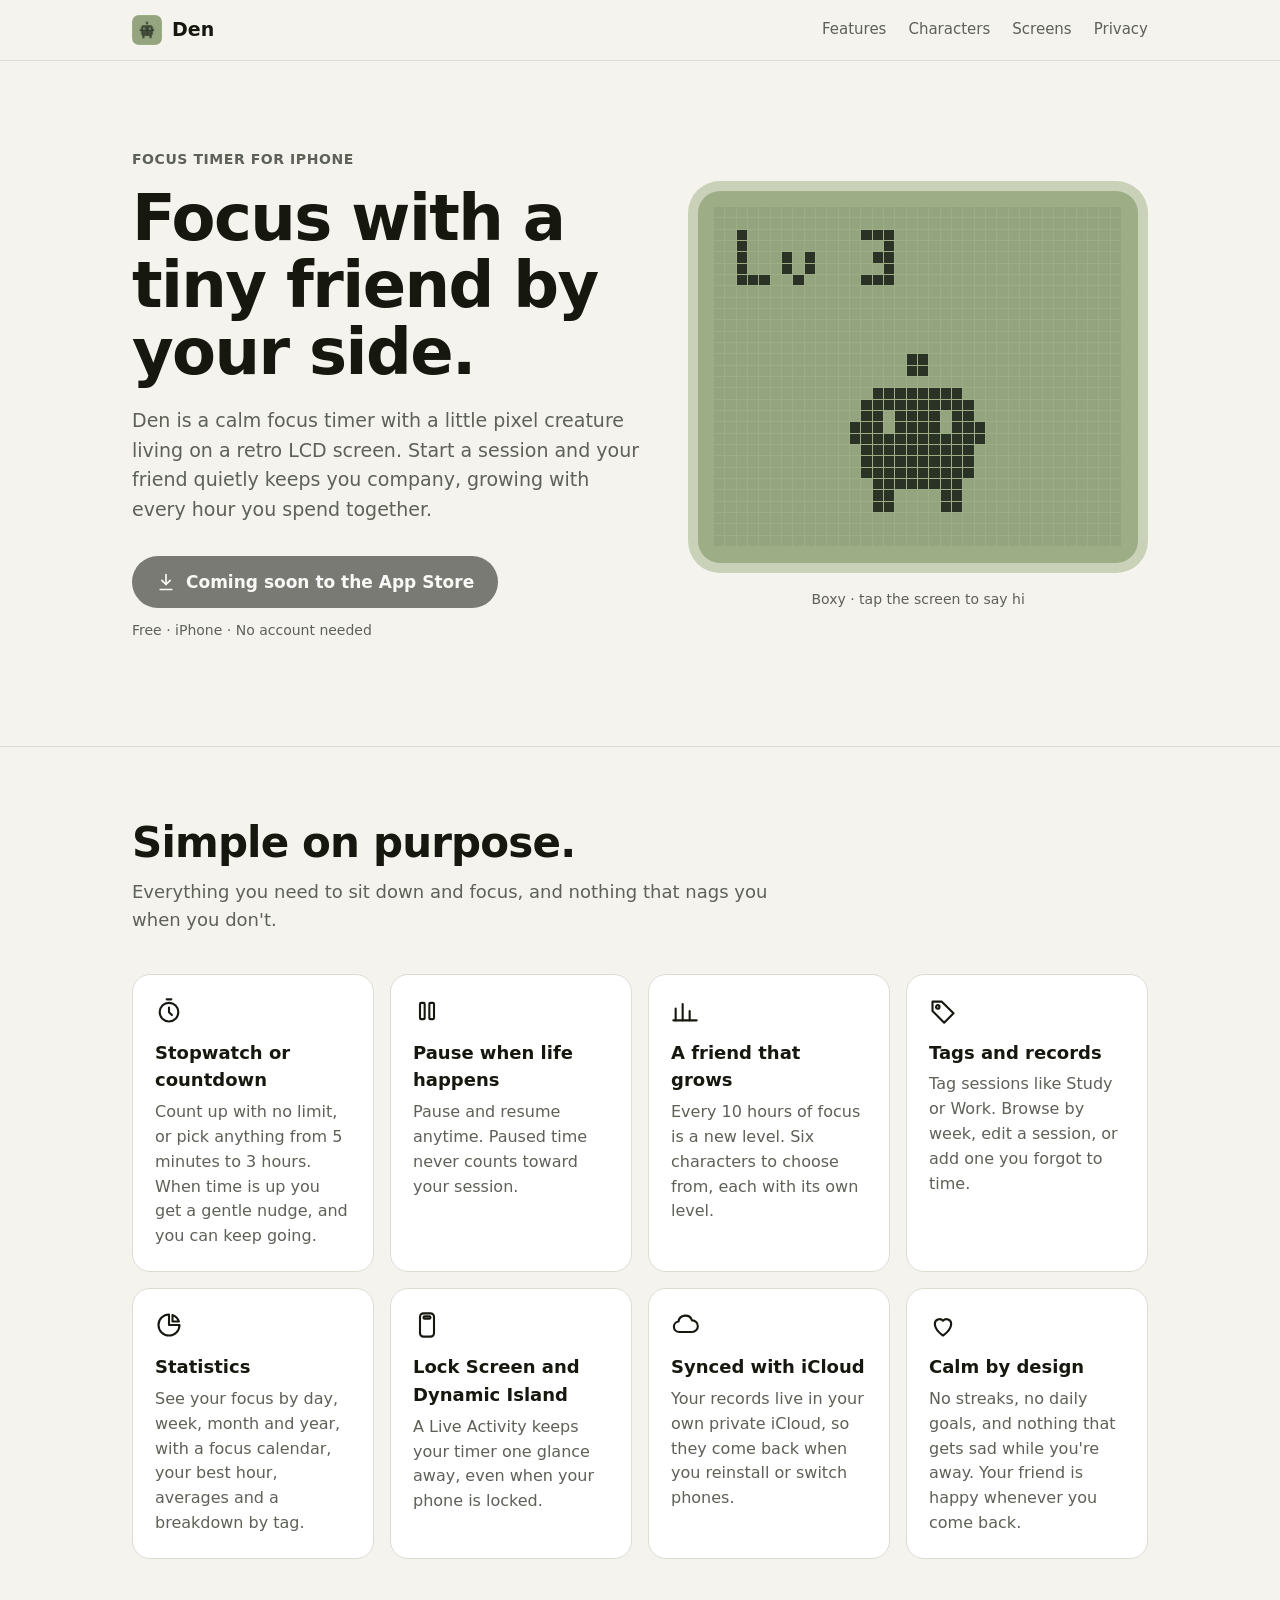
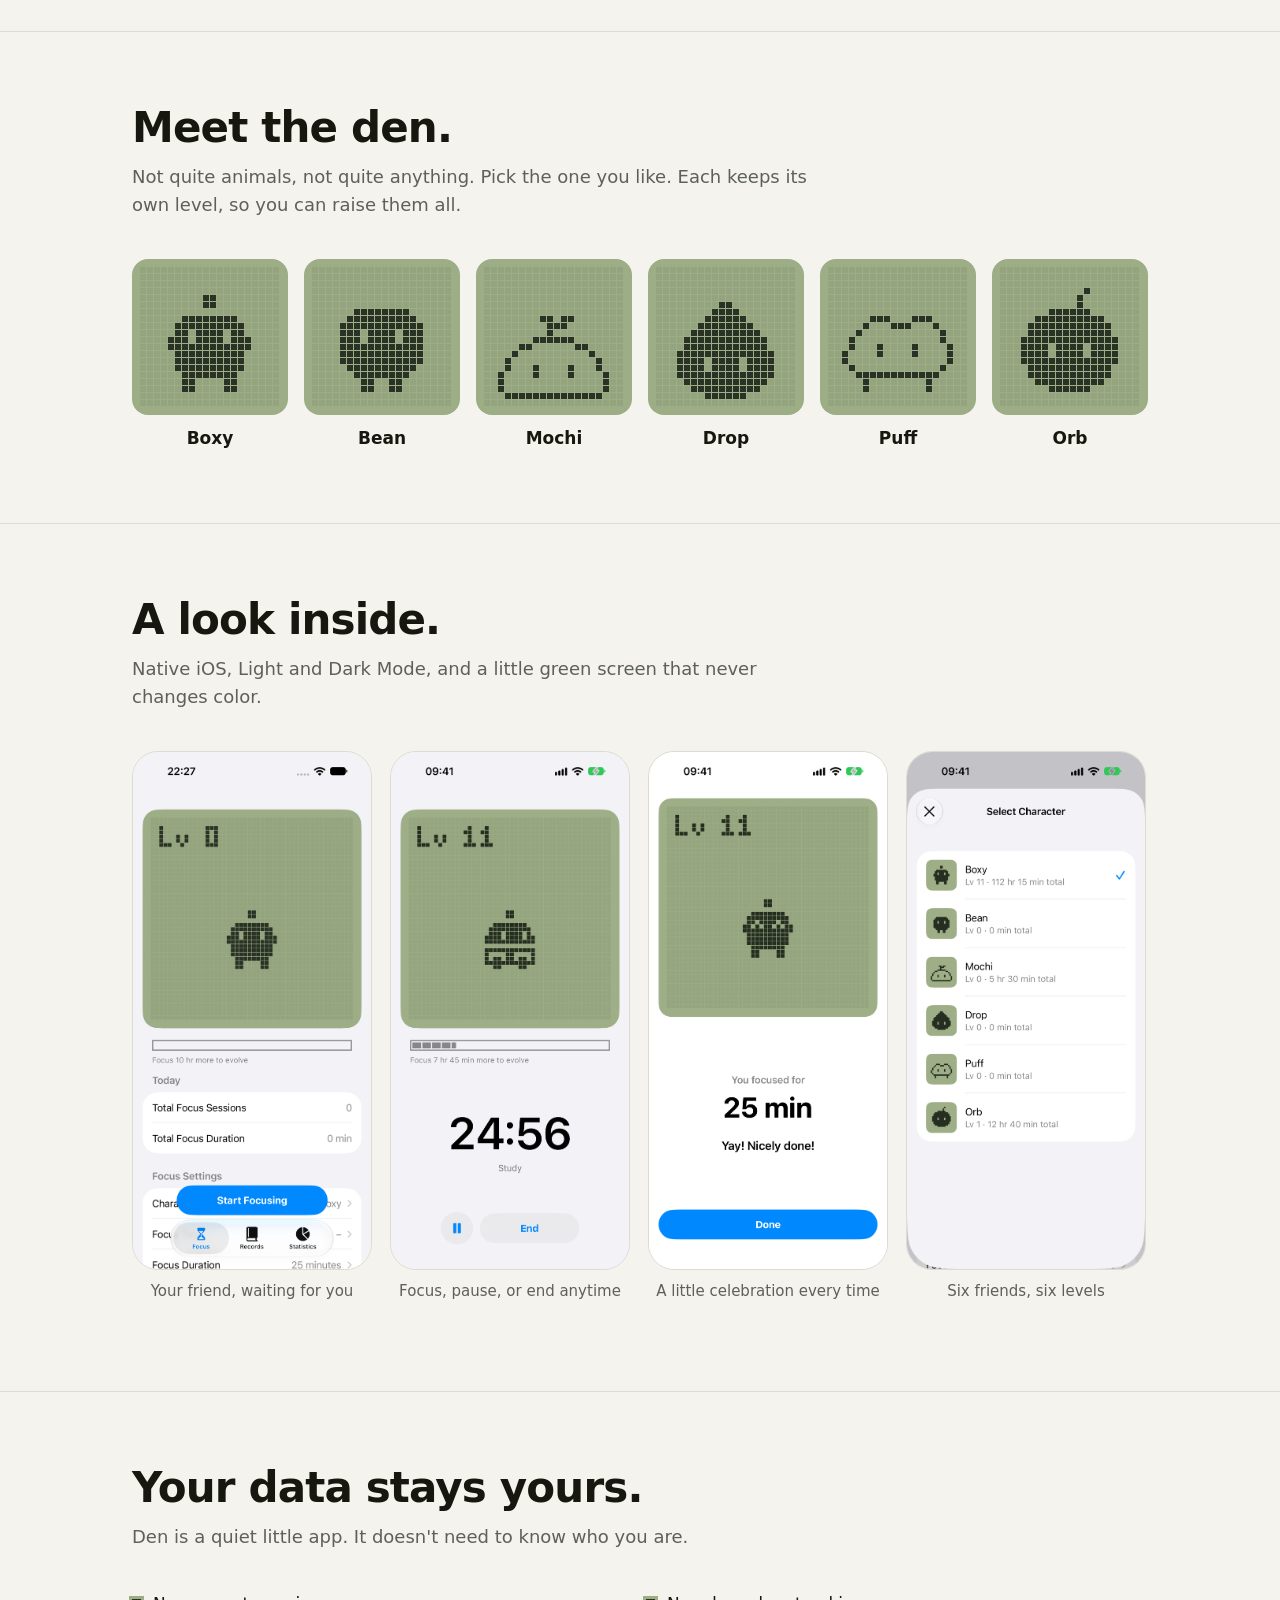
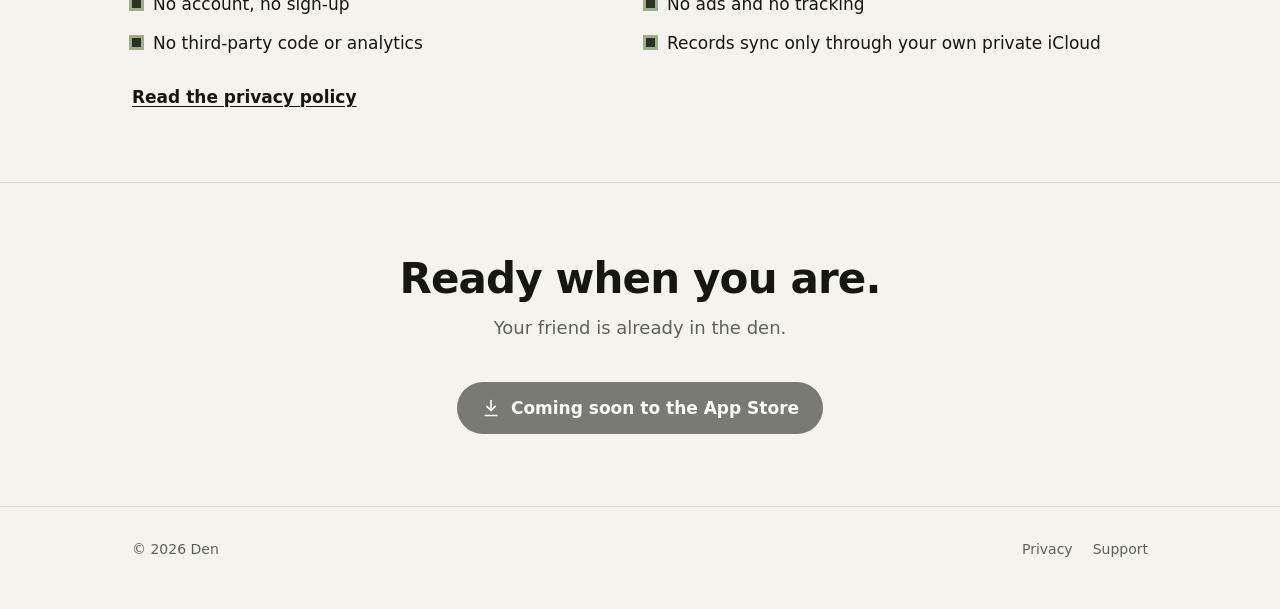
==== website/index.html @ ef94eb33 "websites added" ====
<!doctype html>
<html lang="en">
<head>
  <meta charset="utf-8">
  <meta name="viewport" content="width=device-width, initial-scale=1, viewport-fit=cover">
  <title>Den — A calm focus timer with a tiny pixel friend</title>
  <meta name="description" content="Den is a calm focus timer for iPhone. A tiny pixel friend keeps you company on a retro LCD screen and grows with every hour you focus. No accounts, no ads, no tracking.">
  <meta name="theme-color" content="#f4f3ee" media="(prefers-color-scheme: light)">
  <meta name="theme-color" content="#121310" media="(prefers-color-scheme: dark)">
  <meta property="og:title" content="Den — A calm focus timer with a tiny pixel friend">
  <meta property="og:description" content="A tiny pixel friend keeps you company while you focus, and grows with every hour you spend together.">
  <meta property="og:image" content="assets/icon.png">
  <meta property="og:type" content="website">
  <link rel="icon" type="image/png" href="assets/favicon.png">
  <link rel="apple-touch-icon" href="assets/apple-touch-icon.png">
  <link rel="stylesheet" href="assets/style.css">
</head>
<body>
  <header class="site-header">
    <div class="wrap">
      <a class="brand" href="./">
        <img src="assets/icon.png" alt="" width="30" height="30">
        Den
      </a>
      <nav class="nav" aria-label="Main">
        <a href="#features">Features</a>
        <a href="#characters" class="optional">Characters</a>
        <a href="#screens" class="optional">Screens</a>
        <a href="privacy.html">Privacy</a>
      </nav>
    </div>
  </header>

  <main>
    <section class="hero">
      <div class="wrap">
        <div>
          <p class="eyebrow">Focus timer for iPhone</p>
          <h1>Focus with a tiny friend by your side.</h1>
          <p class="lede">
            Den is a calm focus timer with a little pixel creature living on a retro LCD screen.
            Start a session and your friend quietly keeps you company, growing with every hour you spend together.
          </p>
          <!-- App Store 按鈕：網址在 assets/config.js 設定。上架後建議換成 Apple 官方的 App Store 徽章圖。 -->
          <a class="store-button" aria-disabled="true">
            <svg viewBox="0 0 24 24" fill="none" stroke="currentColor" stroke-width="2" stroke-linecap="round" stroke-linejoin="round" aria-hidden="true"><path d="M12 3v12"/><path d="m7 10 5 5 5-5"/><path d="M5 21h14"/></svg>
            <span data-label>Coming soon to the App Store</span>
          </a>
          <p class="store-note">Free · iPhone · No account needed</p>
        </div>

        <div>
          <div class="lcd hero-lcd" role="img" aria-label="A pixel character bouncing on a green LCD screen">
            <canvas data-hero-lcd width="360" height="300"></canvas>
          </div>
          <p class="hero-lcd-caption"><span data-hero-name>Boxy</span> · tap the screen to say hi</p>
        </div>
      </div>
    </section>

    <section class="section" id="features">
      <div class="wrap">
        <h2>Simple on purpose.</h2>
        <p class="intro">Everything you need to sit down and focus, and nothing that nags you when you don't.</p>

        <div class="features">
          <article class="feature">
            <svg class="icon" viewBox="0 0 24 24" fill="none" stroke="currentColor" stroke-width="1.8" stroke-linecap="round" stroke-linejoin="round" aria-hidden="true"><circle cx="12" cy="13" r="8"/><path d="M12 9v4l2.5 2.5"/><path d="M10 2h4"/></svg>
            <h3>Stopwatch or countdown</h3>
            <p>Count up with no limit, or pick anything from 5 minutes to 3 hours. When time is up you get a gentle nudge, and you can keep going.</p>
          </article>
          <article class="feature">
            <svg class="icon" viewBox="0 0 24 24" fill="none" stroke="currentColor" stroke-width="1.8" stroke-linecap="round" stroke-linejoin="round" aria-hidden="true"><rect x="6" y="5" width="4" height="14" rx="1"/><rect x="14" y="5" width="4" height="14" rx="1"/></svg>
            <h3>Pause when life happens</h3>
            <p>Pause and resume anytime. Paused time never counts toward your session.</p>
          </article>
          <article class="feature">
            <svg class="icon" viewBox="0 0 24 24" fill="none" stroke="currentColor" stroke-width="1.8" stroke-linecap="round" stroke-linejoin="round" aria-hidden="true"><path d="M4 20V10"/><path d="M10 20V6"/><path d="M16 20v-8"/><path d="M22 20H2"/></svg>
            <h3>A friend that grows</h3>
            <p>Every 10 hours of focus is a new level. Six characters to choose from, each with its own level.</p>
          </article>
          <article class="feature">
            <svg class="icon" viewBox="0 0 24 24" fill="none" stroke="currentColor" stroke-width="1.8" stroke-linecap="round" stroke-linejoin="round" aria-hidden="true"><path d="M3 12V4h8l10 10-8 8L3 12Z"/><circle cx="7.5" cy="8.5" r="1.5"/></svg>
            <h3>Tags and records</h3>
            <p>Tag sessions like Study or Work. Browse by week, edit a session, or add one you forgot to time.</p>
          </article>
          <article class="feature">
            <svg class="icon" viewBox="0 0 24 24" fill="none" stroke="currentColor" stroke-width="1.8" stroke-linecap="round" stroke-linejoin="round" aria-hidden="true"><path d="M12 3a9 9 0 1 0 9 9h-9Z"/><path d="M15 3.5A9 9 0 0 1 20.5 9H15Z"/></svg>
            <h3>Statistics</h3>
            <p>See your focus by day, week, month and year, with a focus calendar, your best hour, averages and a breakdown by tag.</p>
          </article>
          <article class="feature">
            <svg class="icon" viewBox="0 0 24 24" fill="none" stroke="currentColor" stroke-width="1.8" stroke-linecap="round" stroke-linejoin="round" aria-hidden="true"><rect x="6" y="2" width="12" height="20" rx="3"/><rect x="9" y="4.5" width="6" height="2" rx="1"/></svg>
            <h3>Lock Screen and Dynamic Island</h3>
            <p>A Live Activity keeps your timer one glance away, even when your phone is locked.</p>
          </article>
          <article class="feature">
            <svg class="icon" viewBox="0 0 24 24" fill="none" stroke="currentColor" stroke-width="1.8" stroke-linecap="round" stroke-linejoin="round" aria-hidden="true"><path d="M7 18a4.5 4.5 0 0 1-.6-8.96A6 6 0 0 1 18 8a4 4 0 0 1 0 10Z"/></svg>
            <h3>Synced with iCloud</h3>
            <p>Your records live in your own private iCloud, so they come back when you reinstall or switch phones.</p>
          </article>
          <article class="feature">
            <svg class="icon" viewBox="0 0 24 24" fill="none" stroke="currentColor" stroke-width="1.8" stroke-linecap="round" stroke-linejoin="round" aria-hidden="true"><path d="M12 21s-7-4.35-7-10a4 4 0 0 1 7-2.65A4 4 0 0 1 19 11c0 5.65-7 10-7 10Z"/></svg>
            <h3>Calm by design</h3>
            <p>No streaks, no daily goals, and nothing that gets sad while you're away. Your friend is happy whenever you come back.</p>
          </article>
        </div>
      </div>
    </section>

    <section class="section" id="characters">
      <div class="wrap">
        <h2>Meet the den.</h2>
        <p class="intro">Not quite animals, not quite anything. Pick the one you like. Each keeps its own level, so you can raise them all.</p>

        <div class="characters">
          <figure class="character">
            <div class="lcd" tabindex="0" role="img" aria-label="Boxy"><canvas data-character="fangfang" width="200" height="200"></canvas></div>
            <figcaption>Boxy</figcaption>
          </figure>
          <figure class="character">
            <div class="lcd" tabindex="0" role="img" aria-label="Bean"><canvas data-character="doudou" width="200" height="200"></canvas></div>
            <figcaption>Bean</figcaption>
          </figure>
          <figure class="character">
            <div class="lcd" tabindex="0" role="img" aria-label="Mochi"><canvas data-character="mochi" width="200" height="200"></canvas></div>
            <figcaption>Mochi</figcaption>
          </figure>
          <figure class="character">
            <div class="lcd" tabindex="0" role="img" aria-label="Drop"><canvas data-character="drop" width="200" height="200"></canvas></div>
            <figcaption>Drop</figcaption>
          </figure>
          <figure class="character">
            <div class="lcd" tabindex="0" role="img" aria-label="Puff"><canvas data-character="cloud" width="200" height="200"></canvas></div>
            <figcaption>Puff</figcaption>
          </figure>
          <figure class="character">
            <div class="lcd" tabindex="0" role="img" aria-label="Orb"><canvas data-character="orb" width="200" height="200"></canvas></div>
            <figcaption>Orb</figcaption>
          </figure>
        </div>
      </div>
    </section>

    <section class="section" id="screens">
      <div class="wrap">
        <h2>A look inside.</h2>
        <p class="intro">Native iOS, Light and Dark Mode, and a little green screen that never changes color.</p>

        <div class="screens">
          <figure class="screen">
            <img src="assets/screens/01-focus.png" alt="Den's Focus screen with Boxy on the LCD and a level progress bar" width="603" height="1311" loading="lazy">
            <figcaption>Your friend, waiting for you</figcaption>
          </figure>
          <figure class="screen">
            <img src="assets/screens/02-focusing.png" alt="A countdown in progress with pause and End buttons" width="603" height="1311" loading="lazy">
            <figcaption>Focus, pause, or end anytime</figcaption>
          </figure>
          <figure class="screen">
            <img src="assets/screens/03-celebration.png" alt="A celebration screen showing 25 minutes of focus" width="603" height="1311" loading="lazy">
            <figcaption>A little celebration every time</figcaption>
          </figure>
          <figure class="screen">
            <img src="assets/screens/04-characters.png" alt="Choosing between six pixel characters" width="603" height="1311" loading="lazy">
            <figcaption>Six friends, six levels</figcaption>
          </figure>
          <figure class="screen">
            <img src="assets/screens/05-statistics-month.png" alt="A monthly focus calendar in Statistics" width="603" height="1311" loading="lazy">
            <figcaption>Your month at a glance</figcaption>
          </figure>
          <figure class="screen">
            <img src="assets/screens/07-records.png" alt="The Records list grouped by day" width="603" height="1311" loading="lazy">
            <figcaption>Every session, by week</figcaption>
          </figure>
        </div>
      </div>
    </section>

    <section class="section" id="privacy">
      <div class="wrap">
        <h2>Your data stays yours.</h2>
        <p class="intro">Den is a quiet little app. It doesn't need to know who you are.</p>
        <ul class="promises">
          <li>No account, no sign-up</li>
          <li>No ads and no tracking</li>
          <li>No third-party code or analytics</li>
          <li>Records sync only through your own private iCloud</li>
        </ul>
        <a class="text-link" href="privacy.html">Read the privacy policy</a>
      </div>
    </section>

    <section class="section closing">
      <div class="wrap">
        <h2>Ready when you are.</h2>
        <p class="intro">Your friend is already in the den.</p>
        <a class="store-button" aria-disabled="true">
          <svg viewBox="0 0 24 24" fill="none" stroke="currentColor" stroke-width="2" stroke-linecap="round" stroke-linejoin="round" aria-hidden="true"><path d="M12 3v12"/><path d="m7 10 5 5 5-5"/><path d="M5 21h14"/></svg>
          <span data-label>Coming soon to the App Store</span>
        </a>
      </div>
    </section>
  </main>

  <footer class="site-footer">
    <div class="wrap">
      <span>© 2026 Den</span>
      <nav aria-label="Footer">
        <a href="privacy.html">Privacy</a>
        <a href="privacy.html#support">Support</a>
      </nav>
    </div>
  </footer>

  <script src="assets/config.js"></script>
  <script src="assets/sprites.js"></script>
  <script src="assets/site.js"></script>
</body>
</html>
---- website/assets/style.css ----
:root {
  --bg: #f4f3ee;
  --surface: #ffffff;
  --ink: #16180f;
  --muted: #5d6157;
  --line: #dddcd3;
  --button: #16180f;
  --button-ink: #ffffff;

  /* LCD 的配色和 app 裡一樣，不跟著深色模式變。 */
  --lcd-bg: #9dad86;
  --lcd-on: #2a3225;
  --lcd-off: #94a47e;
  --lcd-bezel: #c9d2b8;

  --radius: 22px;
  --max: 1080px;
  color-scheme: light;
}

@media (prefers-color-scheme: dark) {
  :root:not([data-theme="light"]) {
    --bg: #121310;
    --surface: #1d1f1a;
    --ink: #f1f2ec;
    --muted: #a5a99d;
    --line: #2e3129;
    --button: #f1f2ec;
    --button-ink: #121310;
    --lcd-bezel: #2e3329;
    color-scheme: dark;
  }
}

:root[data-theme="dark"] {
  --bg: #121310;
  --surface: #1d1f1a;
  --ink: #f1f2ec;
  --muted: #a5a99d;
  --line: #2e3129;
  --button: #f1f2ec;
  --button-ink: #121310;
  --lcd-bezel: #2e3329;
  color-scheme: dark;
}

* { box-sizing: border-box; }

html { -webkit-text-size-adjust: 100%; }

body {
  margin: 0;
  background: var(--bg);
  color: var(--ink);
  font-family: -apple-system, BlinkMacSystemFont, "SF Pro Text", "Segoe UI", system-ui, sans-serif;
  font-size: 17px;
  line-height: 1.55;
  -webkit-font-smoothing: antialiased;
}

img { max-width: 100%; height: auto; display: block; }

a { color: inherit; }

.wrap {
  max-width: var(--max);
  margin: 0 auto;
  padding: 0 16px;
}

@media (min-width: 720px) {
  .wrap { padding: 0 32px; }
}

/* ---------- Header ---------- */

.site-header {
  position: sticky;
  top: 0;
  z-index: 10;
  background: color-mix(in srgb, var(--bg) 88%, transparent);
  backdrop-filter: saturate(150%) blur(12px);
  -webkit-backdrop-filter: saturate(150%) blur(12px);
  border-bottom: 1px solid var(--line);
}

.site-header .wrap {
  display: flex;
  align-items: center;
  justify-content: space-between;
  height: 60px;
}

.brand {
  display: flex;
  align-items: center;
  gap: 10px;
  font-weight: 700;
  font-size: 19px;
  text-decoration: none;
}

.brand img {
  width: 30px;
  height: 30px;
  border-radius: 7px;
}

.nav {
  display: flex;
  gap: 22px;
  font-size: 15px;
}

.nav a {
  text-decoration: none;
  color: var(--muted);
}

.nav a:hover { color: var(--ink); }

@media (max-width: 560px) {
  .nav .optional { display: none; }
}

/* ---------- Buttons ---------- */

.store-button {
  display: inline-flex;
  align-items: center;
  gap: 10px;
  min-height: 52px;
  padding: 0 24px;
  border-radius: 999px;
  background: var(--button);
  color: var(--button-ink);
  font-weight: 600;
  font-size: 17px;
  text-decoration: none;
  transition: transform 0.15s ease, opacity 0.15s ease;
}

.store-button:hover { transform: translateY(-1px); }

.store-button svg {
  width: 20px;
  height: 20px;
  flex: none;
}

.store-button[aria-disabled="true"] {
  opacity: 0.55;
  cursor: default;
  pointer-events: none;
}

.store-note {
  margin: 12px 0 0;
  font-size: 14px;
  color: var(--muted);
}

/* ---------- Hero ---------- */

.hero {
  padding: 56px 0 72px;
}

.hero .wrap {
  display: grid;
  gap: 48px;
  align-items: center;
}

@media (min-width: 880px) {
  .hero { padding: 88px 0 104px; }
  .hero .wrap { grid-template-columns: 1.05fr 0.95fr; }
}

.eyebrow {
  margin: 0 0 14px;
  font-size: 14px;
  font-weight: 600;
  letter-spacing: 0.04em;
  text-transform: uppercase;
  color: var(--muted);
}

h1 {
  margin: 0 0 20px;
  font-size: clamp(38px, 6.4vw, 64px);
  line-height: 1.05;
  letter-spacing: -0.025em;
}

.lede {
  margin: 0 0 32px;
  font-size: 19px;
  color: var(--muted);
  max-width: 34em;
}

/* ---------- LCD ---------- */

.lcd {
  background: var(--lcd-bg);
  border-radius: var(--radius);
  padding: 16px;
  box-shadow: 0 0 0 10px var(--lcd-bezel);
}

.lcd canvas {
  display: block;
  width: 100%;
  height: auto;
  image-rendering: pixelated;
}

.hero-lcd {
  max-width: 440px;
  width: 100%;
  margin: 10px auto;
  cursor: pointer;
}

.hero-lcd-caption {
  margin: 26px 0 0;
  text-align: center;
  font-size: 14px;
  color: var(--muted);
}

/* ---------- Sections ---------- */

section { scroll-margin-top: 72px; }

.section {
  padding: 72px 0;
  border-top: 1px solid var(--line);
}

.section h2 {
  margin: 0 0 12px;
  font-size: clamp(30px, 4.4vw, 42px);
  line-height: 1.12;
  letter-spacing: -0.02em;
}

.section .intro {
  margin: 0 0 40px;
  font-size: 18px;
  color: var(--muted);
  max-width: 38em;
}

/* Features */

.features {
  display: grid;
  gap: 16px;
  grid-template-columns: repeat(auto-fill, minmax(240px, 1fr));
}

.feature {
  background: var(--surface);
  border: 1px solid var(--line);
  border-radius: 18px;
  padding: 22px;
}

.feature h3 {
  margin: 0 0 6px;
  font-size: 18px;
}

.feature p {
  margin: 0;
  font-size: 16px;
  color: var(--muted);
}

.feature .icon {
  display: block;
  width: 28px;
  height: 28px;
  margin-bottom: 14px;
  color: var(--ink);
}

/* Characters */

.characters {
  display: grid;
  gap: 16px;
  grid-template-columns: repeat(3, 1fr);
}

@media (min-width: 880px) {
  .characters { grid-template-columns: repeat(6, 1fr); }
}

.character {
  margin: 0;
  text-align: center;
}

.character .lcd {
  padding: 8px;
  box-shadow: none;
  border-radius: 16px;
  cursor: pointer;
}

.character figcaption {
  margin-top: 10px;
  font-weight: 600;
}

/* Screens */

.screens {
  display: flex;
  gap: 18px;
  overflow-x: auto;
  scroll-snap-type: x mandatory;
  padding-bottom: 16px;
  margin: 0 -16px;
  padding-left: 16px;
  padding-right: 16px;
}

@media (min-width: 720px) {
  .screens { margin: 0; padding-left: 0; padding-right: 0; }
}

.screen {
  flex: 0 0 auto;
  width: min(62vw, 240px);
  margin: 0;
  scroll-snap-align: start;
}

.screen img {
  width: 100%;
  border-radius: 26px;
  border: 1px solid var(--line);
  background: var(--surface);
}

.screen figcaption {
  margin-top: 10px;
  font-size: 15px;
  color: var(--muted);
  text-align: center;
}

/* Privacy */

.promises {
  display: grid;
  gap: 12px;
  margin: 0 0 28px;
  padding: 0;
  list-style: none;
}

@media (min-width: 720px) {
  .promises { grid-template-columns: repeat(2, 1fr); }
}

.promises li {
  display: flex;
  gap: 12px;
  align-items: baseline;
  font-size: 17px;
}

.promises li::before {
  content: "";
  flex: none;
  width: 9px;
  height: 9px;
  background: var(--lcd-on);
  box-shadow: 0 0 0 3px var(--lcd-bg);
  transform: translateY(-2px);
}

.text-link {
  font-weight: 600;
  text-underline-offset: 3px;
}

/* Closing CTA */

.closing {
  text-align: center;
}

.closing .intro {
  margin-left: auto;
  margin-right: auto;
}

/* Footer */

.site-footer {
  padding: 32px 0 48px;
  border-top: 1px solid var(--line);
  font-size: 14px;
  color: var(--muted);
}

.site-footer .wrap {
  display: flex;
  flex-wrap: wrap;
  gap: 12px 24px;
  justify-content: space-between;
}

.site-footer nav {
  display: flex;
  gap: 20px;
}

.site-footer a { text-decoration: none; }
.site-footer a:hover { color: var(--ink); }

/* ---------- Privacy page ---------- */

.doc {
  max-width: 720px;
  padding-top: 56px;
  padding-bottom: 72px;
}

.doc h1 {
  font-size: clamp(34px, 5.4vw, 48px);
}

.doc h2 {
  margin: 40px 0 8px;
  font-size: 22px;
}

.doc p,
.doc li {
  color: var(--muted);
}

.doc .updated {
  margin-top: -8px;
  font-size: 15px;
}

.doc .contact {
  margin-top: 16px;
  padding: 20px;
  background: var(--surface);
  border: 1px solid var(--line);
  border-radius: 16px;
}

.doc .contact p { margin: 0; }

@media (prefers-reduced-motion: reduce) {
  .store-button { transition: none; }
  .store-button:hover { transform: none; }
}
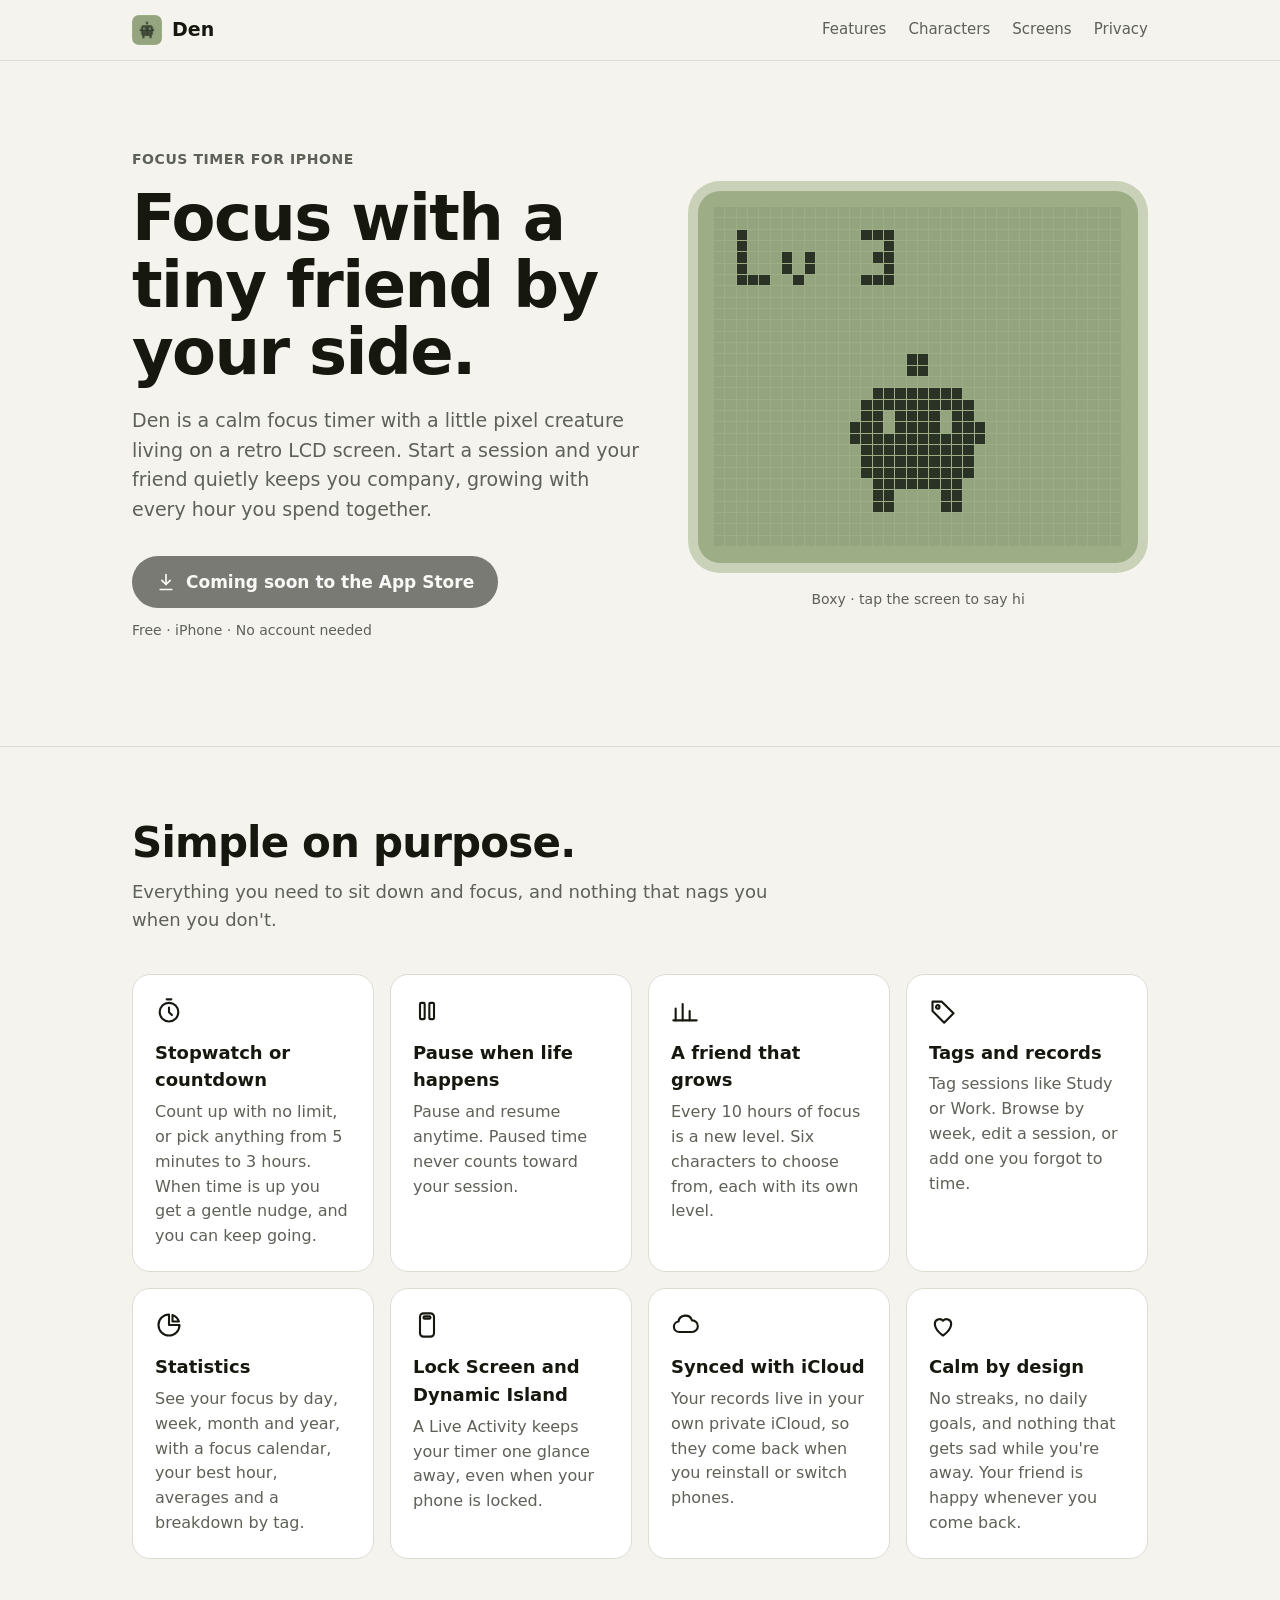
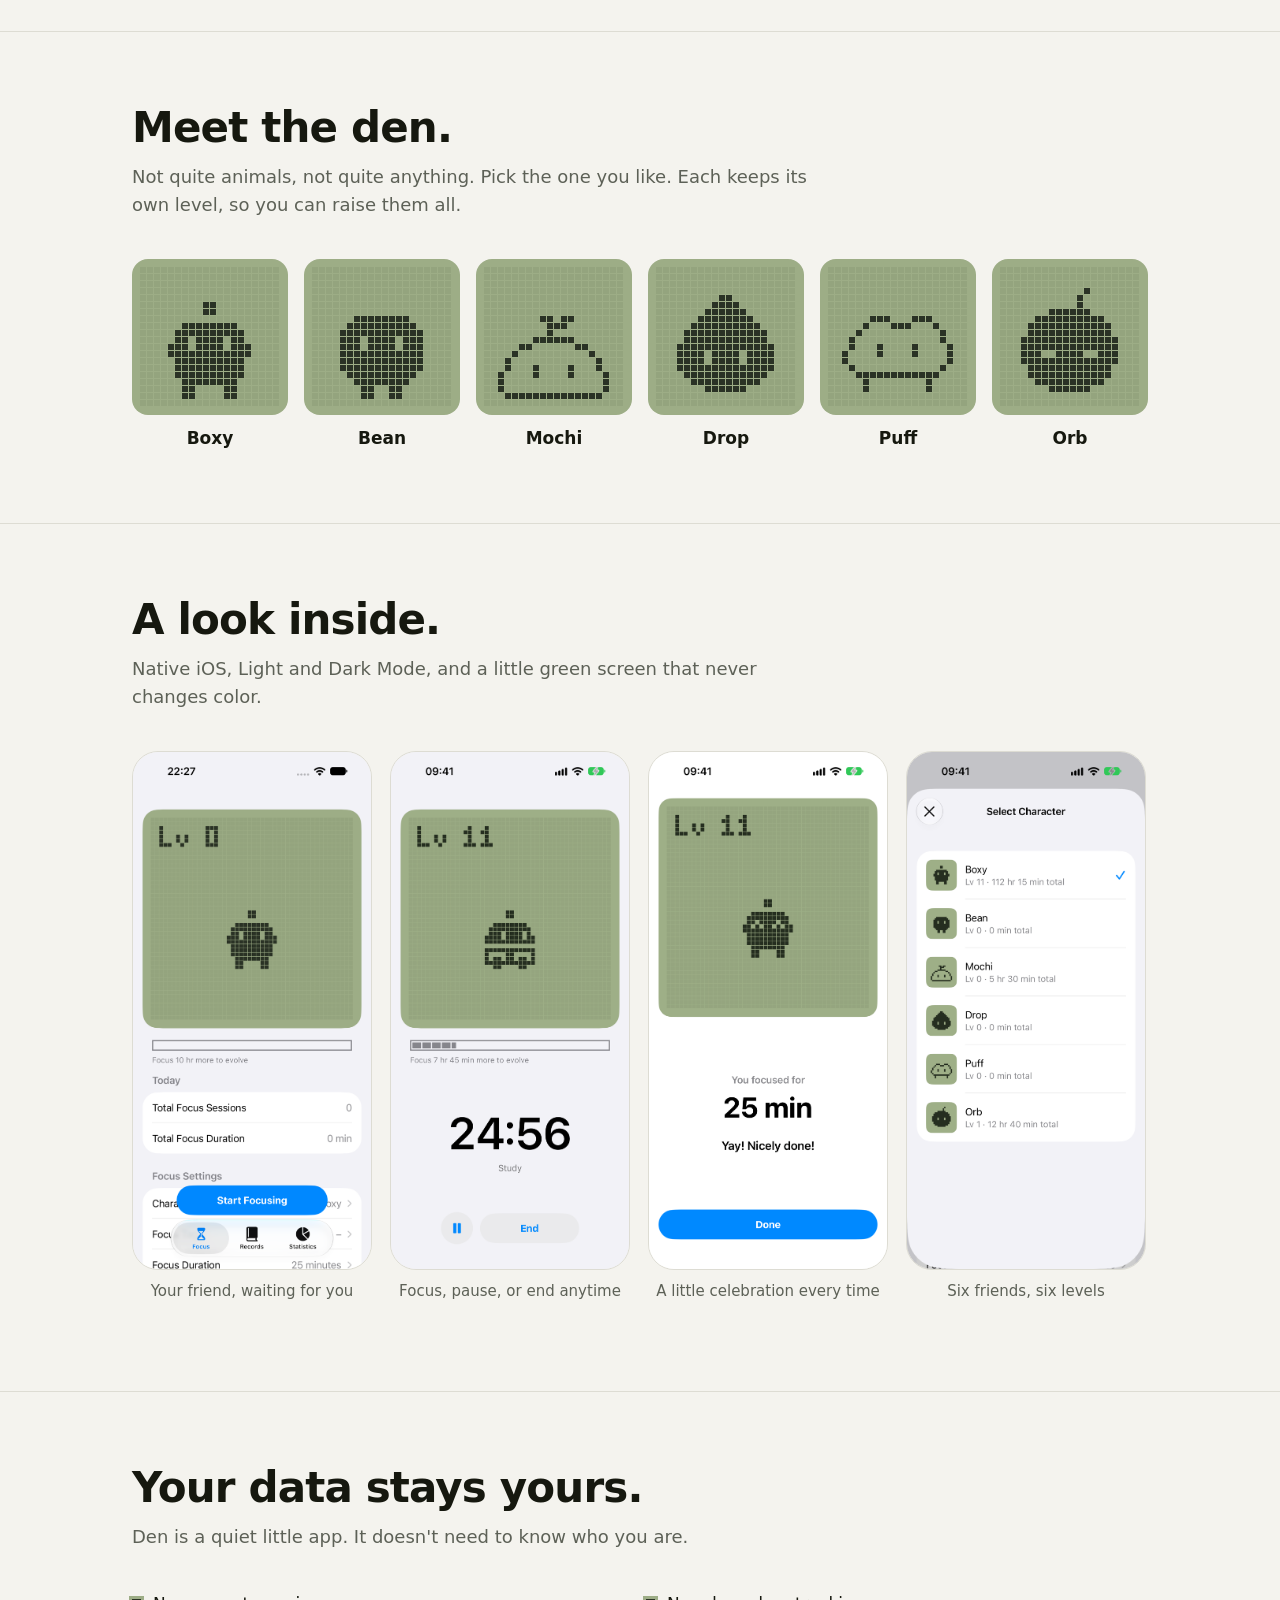
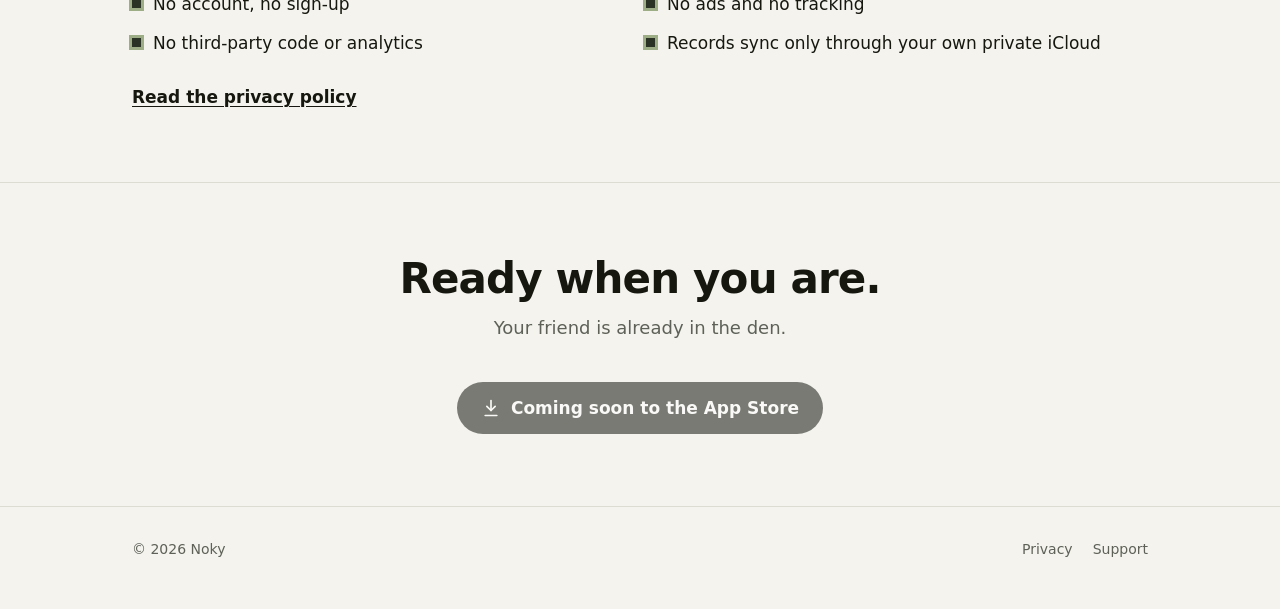
==== commit 24dddf4f: "slightly change" ====
--- a/website/index.html
+++ b/website/index.html
@@ -204,7 +204,7 @@
 
   <footer class="site-footer">
     <div class="wrap">
-      <span>© 2026 Den</span>
+      <span>© 2026 Noky</span>
       <nav aria-label="Footer">
         <a href="privacy.html">Privacy</a>
         <a href="privacy.html#support">Support</a>
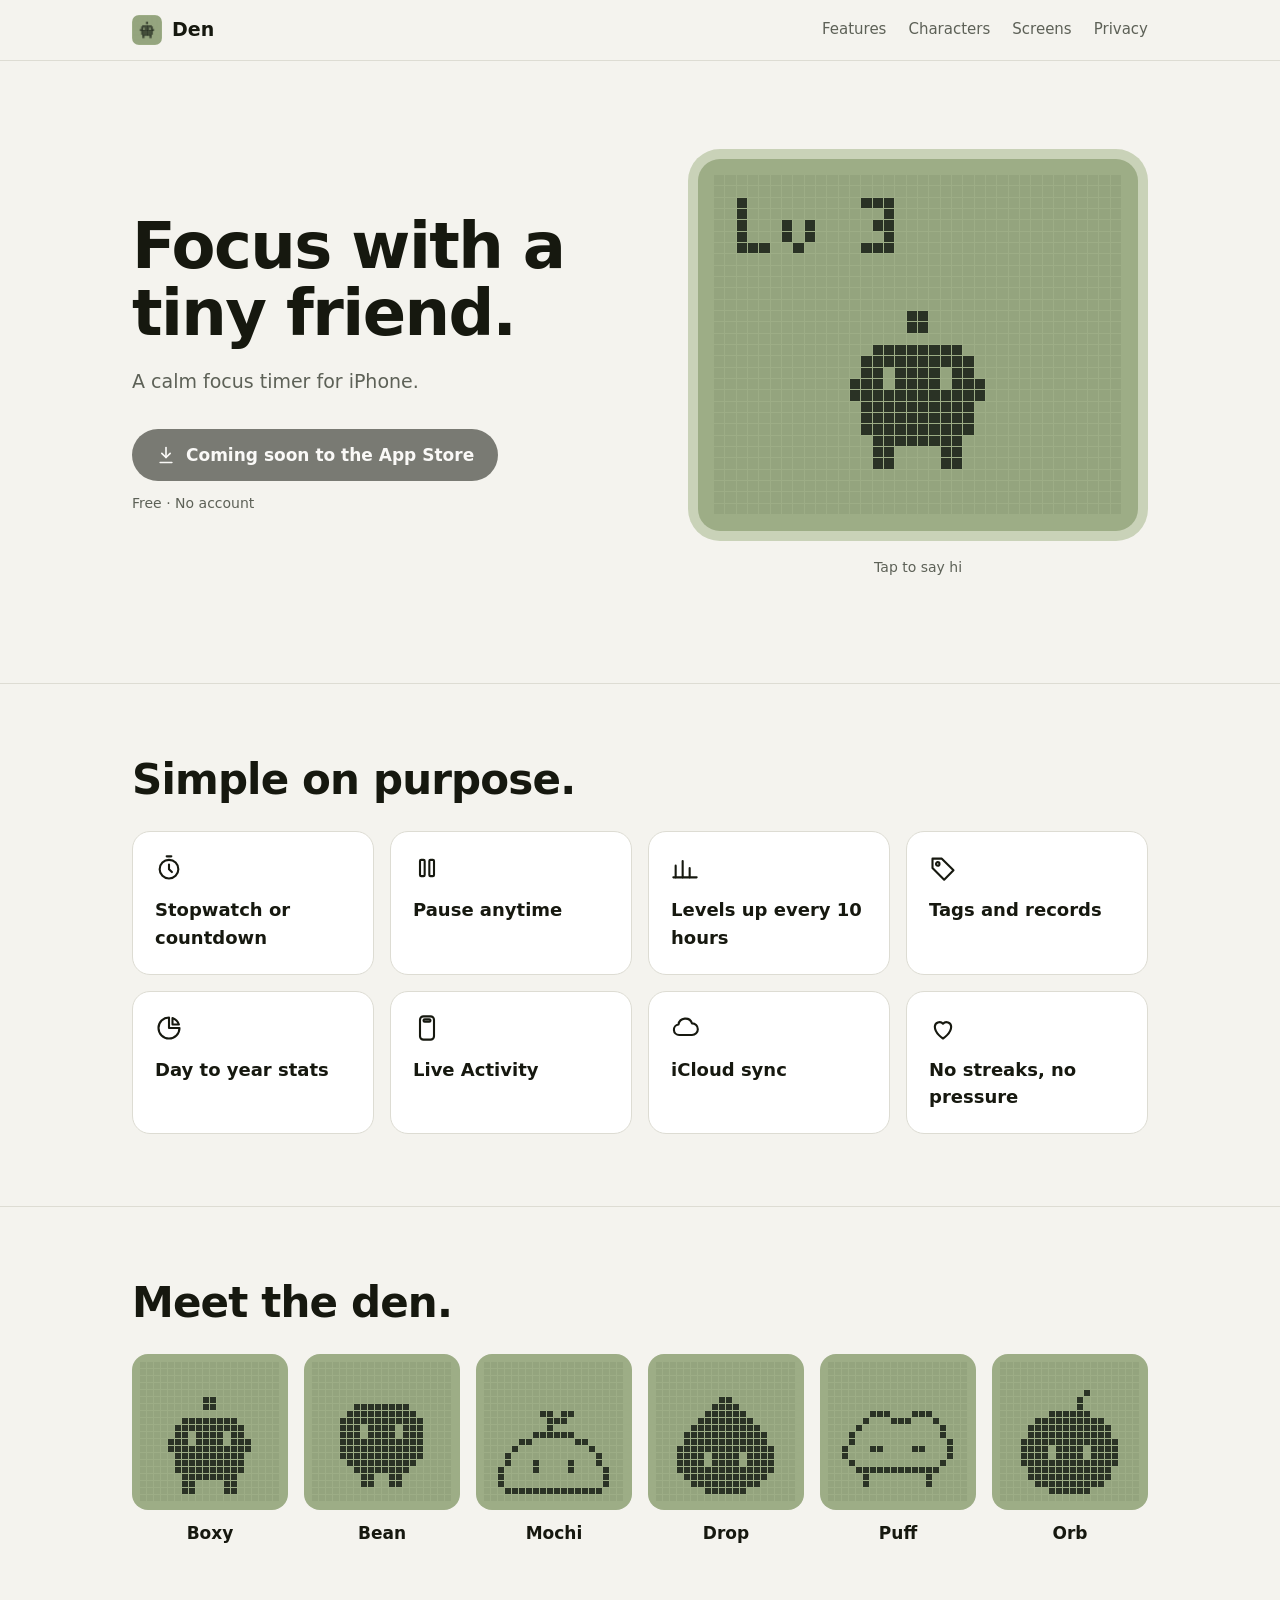
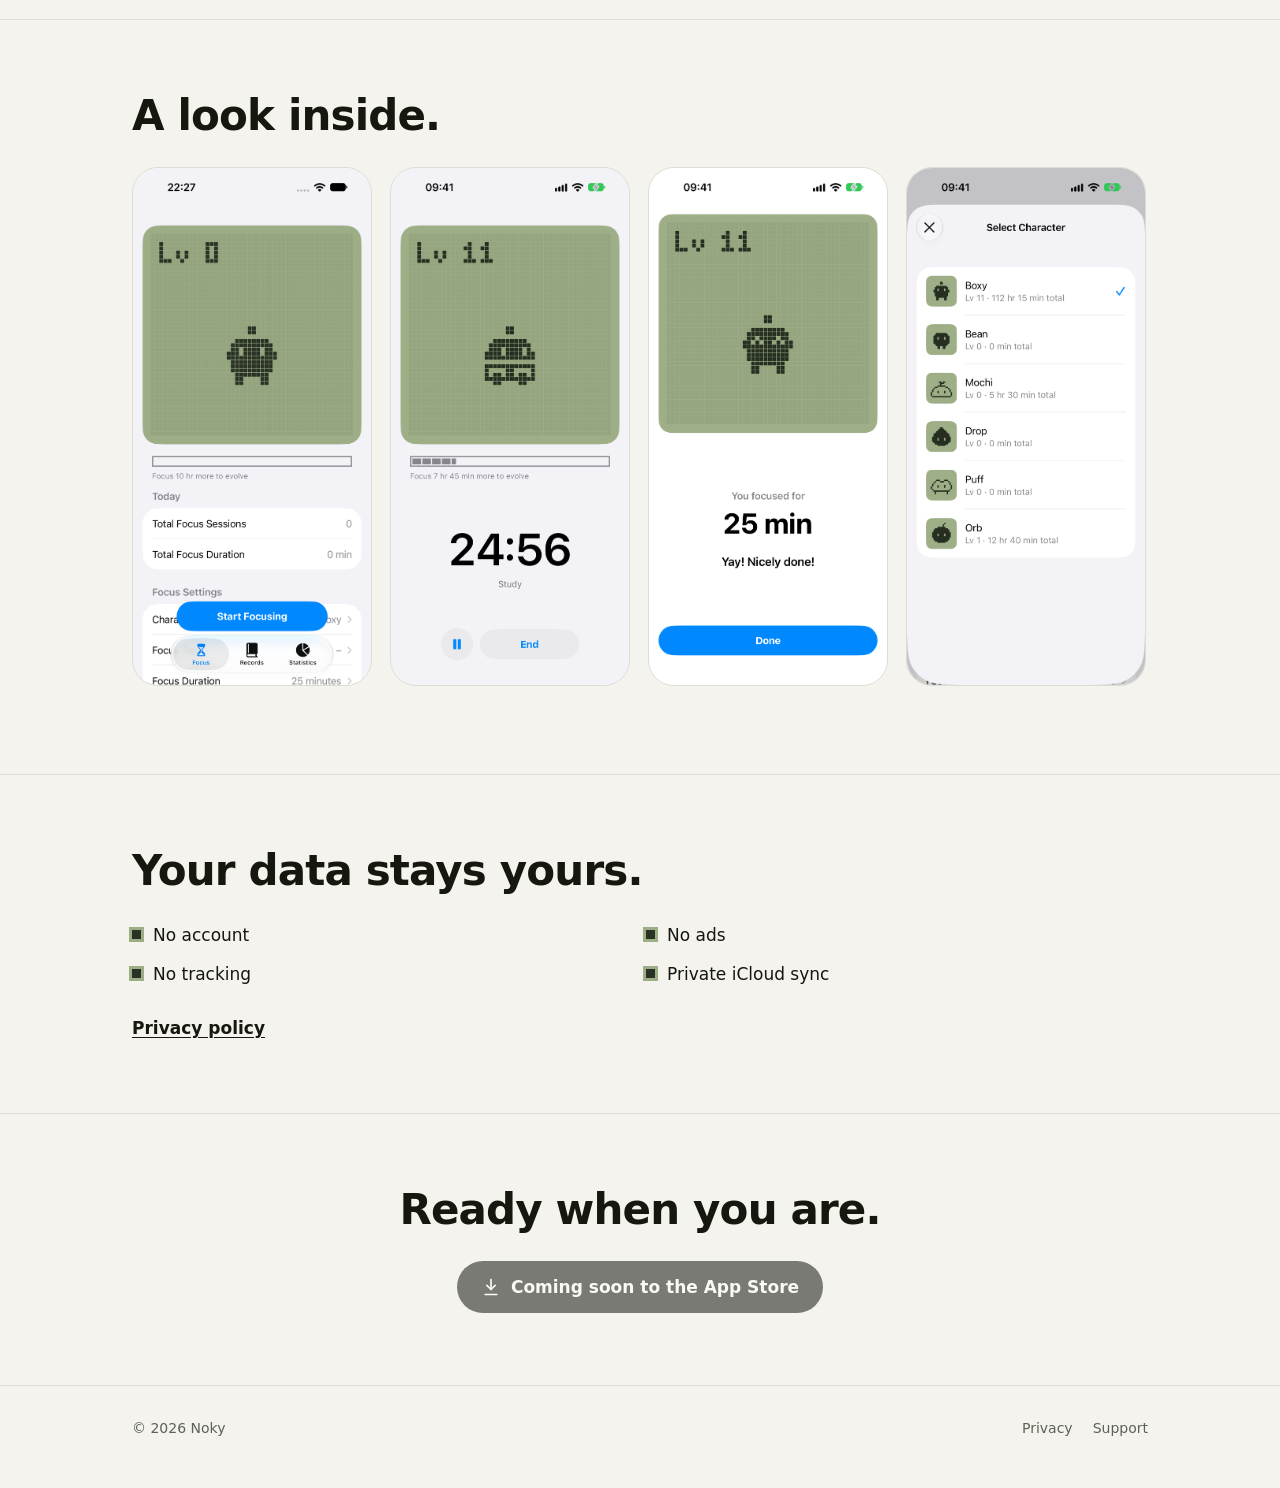
==== commit 49bda315: "make words be concise" ====
--- a/website/index.html
+++ b/website/index.html
@@ -35,25 +35,21 @@
     <section class="hero">
       <div class="wrap">
         <div>
-          <p class="eyebrow">Focus timer for iPhone</p>
-          <h1>Focus with a tiny friend by your side.</h1>
-          <p class="lede">
-            Den is a calm focus timer with a little pixel creature living on a retro LCD screen.
-            Start a session and your friend quietly keeps you company, growing with every hour you spend together.
-          </p>
+          <h1>Focus with a tiny friend.</h1>
+          <p class="lede">A calm focus timer for iPhone.</p>
           <!-- App Store 按鈕：網址在 assets/config.js 設定。上架後建議換成 Apple 官方的 App Store 徽章圖。 -->
           <a class="store-button" aria-disabled="true">
             <svg viewBox="0 0 24 24" fill="none" stroke="currentColor" stroke-width="2" stroke-linecap="round" stroke-linejoin="round" aria-hidden="true"><path d="M12 3v12"/><path d="m7 10 5 5 5-5"/><path d="M5 21h14"/></svg>
             <span data-label>Coming soon to the App Store</span>
           </a>
-          <p class="store-note">Free · iPhone · No account needed</p>
+          <p class="store-note">Free · No account</p>
         </div>
 
         <div>
           <div class="lcd hero-lcd" role="img" aria-label="A pixel character bouncing on a green LCD screen">
             <canvas data-hero-lcd width="360" height="300"></canvas>
           </div>
-          <p class="hero-lcd-caption"><span data-hero-name>Boxy</span> · tap the screen to say hi</p>
+          <p class="hero-lcd-caption">Tap to say hi</p>
         </div>
       </div>
     </section>
@@ -61,48 +57,39 @@
     <section class="section" id="features">
       <div class="wrap">
         <h2>Simple on purpose.</h2>
-        <p class="intro">Everything you need to sit down and focus, and nothing that nags you when you don't.</p>
 
         <div class="features">
           <article class="feature">
             <svg class="icon" viewBox="0 0 24 24" fill="none" stroke="currentColor" stroke-width="1.8" stroke-linecap="round" stroke-linejoin="round" aria-hidden="true"><circle cx="12" cy="13" r="8"/><path d="M12 9v4l2.5 2.5"/><path d="M10 2h4"/></svg>
             <h3>Stopwatch or countdown</h3>
-            <p>Count up with no limit, or pick anything from 5 minutes to 3 hours. When time is up you get a gentle nudge, and you can keep going.</p>
           </article>
           <article class="feature">
             <svg class="icon" viewBox="0 0 24 24" fill="none" stroke="currentColor" stroke-width="1.8" stroke-linecap="round" stroke-linejoin="round" aria-hidden="true"><rect x="6" y="5" width="4" height="14" rx="1"/><rect x="14" y="5" width="4" height="14" rx="1"/></svg>
-            <h3>Pause when life happens</h3>
-            <p>Pause and resume anytime. Paused time never counts toward your session.</p>
+            <h3>Pause anytime</h3>
           </article>
           <article class="feature">
             <svg class="icon" viewBox="0 0 24 24" fill="none" stroke="currentColor" stroke-width="1.8" stroke-linecap="round" stroke-linejoin="round" aria-hidden="true"><path d="M4 20V10"/><path d="M10 20V6"/><path d="M16 20v-8"/><path d="M22 20H2"/></svg>
-            <h3>A friend that grows</h3>
-            <p>Every 10 hours of focus is a new level. Six characters to choose from, each with its own level.</p>
+            <h3>Levels up every 10 hours</h3>
           </article>
           <article class="feature">
             <svg class="icon" viewBox="0 0 24 24" fill="none" stroke="currentColor" stroke-width="1.8" stroke-linecap="round" stroke-linejoin="round" aria-hidden="true"><path d="M3 12V4h8l10 10-8 8L3 12Z"/><circle cx="7.5" cy="8.5" r="1.5"/></svg>
             <h3>Tags and records</h3>
-            <p>Tag sessions like Study or Work. Browse by week, edit a session, or add one you forgot to time.</p>
           </article>
           <article class="feature">
             <svg class="icon" viewBox="0 0 24 24" fill="none" stroke="currentColor" stroke-width="1.8" stroke-linecap="round" stroke-linejoin="round" aria-hidden="true"><path d="M12 3a9 9 0 1 0 9 9h-9Z"/><path d="M15 3.5A9 9 0 0 1 20.5 9H15Z"/></svg>
-            <h3>Statistics</h3>
-            <p>See your focus by day, week, month and year, with a focus calendar, your best hour, averages and a breakdown by tag.</p>
+            <h3>Day to year stats</h3>
           </article>
           <article class="feature">
             <svg class="icon" viewBox="0 0 24 24" fill="none" stroke="currentColor" stroke-width="1.8" stroke-linecap="round" stroke-linejoin="round" aria-hidden="true"><rect x="6" y="2" width="12" height="20" rx="3"/><rect x="9" y="4.5" width="6" height="2" rx="1"/></svg>
-            <h3>Lock Screen and Dynamic Island</h3>
-            <p>A Live Activity keeps your timer one glance away, even when your phone is locked.</p>
+            <h3>Live Activity</h3>
           </article>
           <article class="feature">
             <svg class="icon" viewBox="0 0 24 24" fill="none" stroke="currentColor" stroke-width="1.8" stroke-linecap="round" stroke-linejoin="round" aria-hidden="true"><path d="M7 18a4.5 4.5 0 0 1-.6-8.96A6 6 0 0 1 18 8a4 4 0 0 1 0 10Z"/></svg>
-            <h3>Synced with iCloud</h3>
-            <p>Your records live in your own private iCloud, so they come back when you reinstall or switch phones.</p>
+            <h3>iCloud sync</h3>
           </article>
           <article class="feature">
             <svg class="icon" viewBox="0 0 24 24" fill="none" stroke="currentColor" stroke-width="1.8" stroke-linecap="round" stroke-linejoin="round" aria-hidden="true"><path d="M12 21s-7-4.35-7-10a4 4 0 0 1 7-2.65A4 4 0 0 1 19 11c0 5.65-7 10-7 10Z"/></svg>
-            <h3>Calm by design</h3>
-            <p>No streaks, no daily goals, and nothing that gets sad while you're away. Your friend is happy whenever you come back.</p>
+            <h3>No streaks, no pressure</h3>
           </article>
         </div>
       </div>
@@ -111,7 +98,6 @@
     <section class="section" id="characters">
       <div class="wrap">
         <h2>Meet the den.</h2>
-        <p class="intro">Not quite animals, not quite anything. Pick the one you like. Each keeps its own level, so you can raise them all.</p>
 
         <div class="characters">
           <figure class="character">
@@ -145,32 +131,25 @@
     <section class="section" id="screens">
       <div class="wrap">
         <h2>A look inside.</h2>
-        <p class="intro">Native iOS, Light and Dark Mode, and a little green screen that never changes color.</p>
 
         <div class="screens">
           <figure class="screen">
             <img src="assets/screens/01-focus.png" alt="Den's Focus screen with Boxy on the LCD and a level progress bar" width="603" height="1311" loading="lazy">
-            <figcaption>Your friend, waiting for you</figcaption>
           </figure>
           <figure class="screen">
             <img src="assets/screens/02-focusing.png" alt="A countdown in progress with pause and End buttons" width="603" height="1311" loading="lazy">
-            <figcaption>Focus, pause, or end anytime</figcaption>
           </figure>
           <figure class="screen">
             <img src="assets/screens/03-celebration.png" alt="A celebration screen showing 25 minutes of focus" width="603" height="1311" loading="lazy">
-            <figcaption>A little celebration every time</figcaption>
           </figure>
           <figure class="screen">
             <img src="assets/screens/04-characters.png" alt="Choosing between six pixel characters" width="603" height="1311" loading="lazy">
-            <figcaption>Six friends, six levels</figcaption>
           </figure>
           <figure class="screen">
             <img src="assets/screens/05-statistics-month.png" alt="A monthly focus calendar in Statistics" width="603" height="1311" loading="lazy">
-            <figcaption>Your month at a glance</figcaption>
           </figure>
           <figure class="screen">
             <img src="assets/screens/07-records.png" alt="The Records list grouped by day" width="603" height="1311" loading="lazy">
-            <figcaption>Every session, by week</figcaption>
           </figure>
         </div>
       </div>
@@ -179,21 +158,19 @@
     <section class="section" id="privacy">
       <div class="wrap">
         <h2>Your data stays yours.</h2>
-        <p class="intro">Den is a quiet little app. It doesn't need to know who you are.</p>
         <ul class="promises">
-          <li>No account, no sign-up</li>
-          <li>No ads and no tracking</li>
-          <li>No third-party code or analytics</li>
-          <li>Records sync only through your own private iCloud</li>
+          <li>No account</li>
+          <li>No ads</li>
+          <li>No tracking</li>
+          <li>Private iCloud sync</li>
         </ul>
-        <a class="text-link" href="privacy.html">Read the privacy policy</a>
+        <a class="text-link" href="privacy.html">Privacy policy</a>
       </div>
     </section>
 
     <section class="section closing">
       <div class="wrap">
         <h2>Ready when you are.</h2>
-        <p class="intro">Your friend is already in the den.</p>
         <a class="store-button" aria-disabled="true">
           <svg viewBox="0 0 24 24" fill="none" stroke="currentColor" stroke-width="2" stroke-linecap="round" stroke-linejoin="round" aria-hidden="true"><path d="M12 3v12"/><path d="m7 10 5 5 5-5"/><path d="M5 21h14"/></svg>
           <span data-label>Coming soon to the App Store</span>
--- a/website/assets/style.css
+++ b/website/assets/style.css
@@ -240,7 +240,7 @@
 }
 
 .section h2 {
-  margin: 0 0 12px;
+  margin: 0 0 28px;
   font-size: clamp(30px, 4.4vw, 42px);
   line-height: 1.12;
   letter-spacing: -0.02em;
@@ -269,7 +269,7 @@
 }
 
 .feature h3 {
-  margin: 0 0 6px;
+  margin: 0;
   font-size: 18px;
 }
 
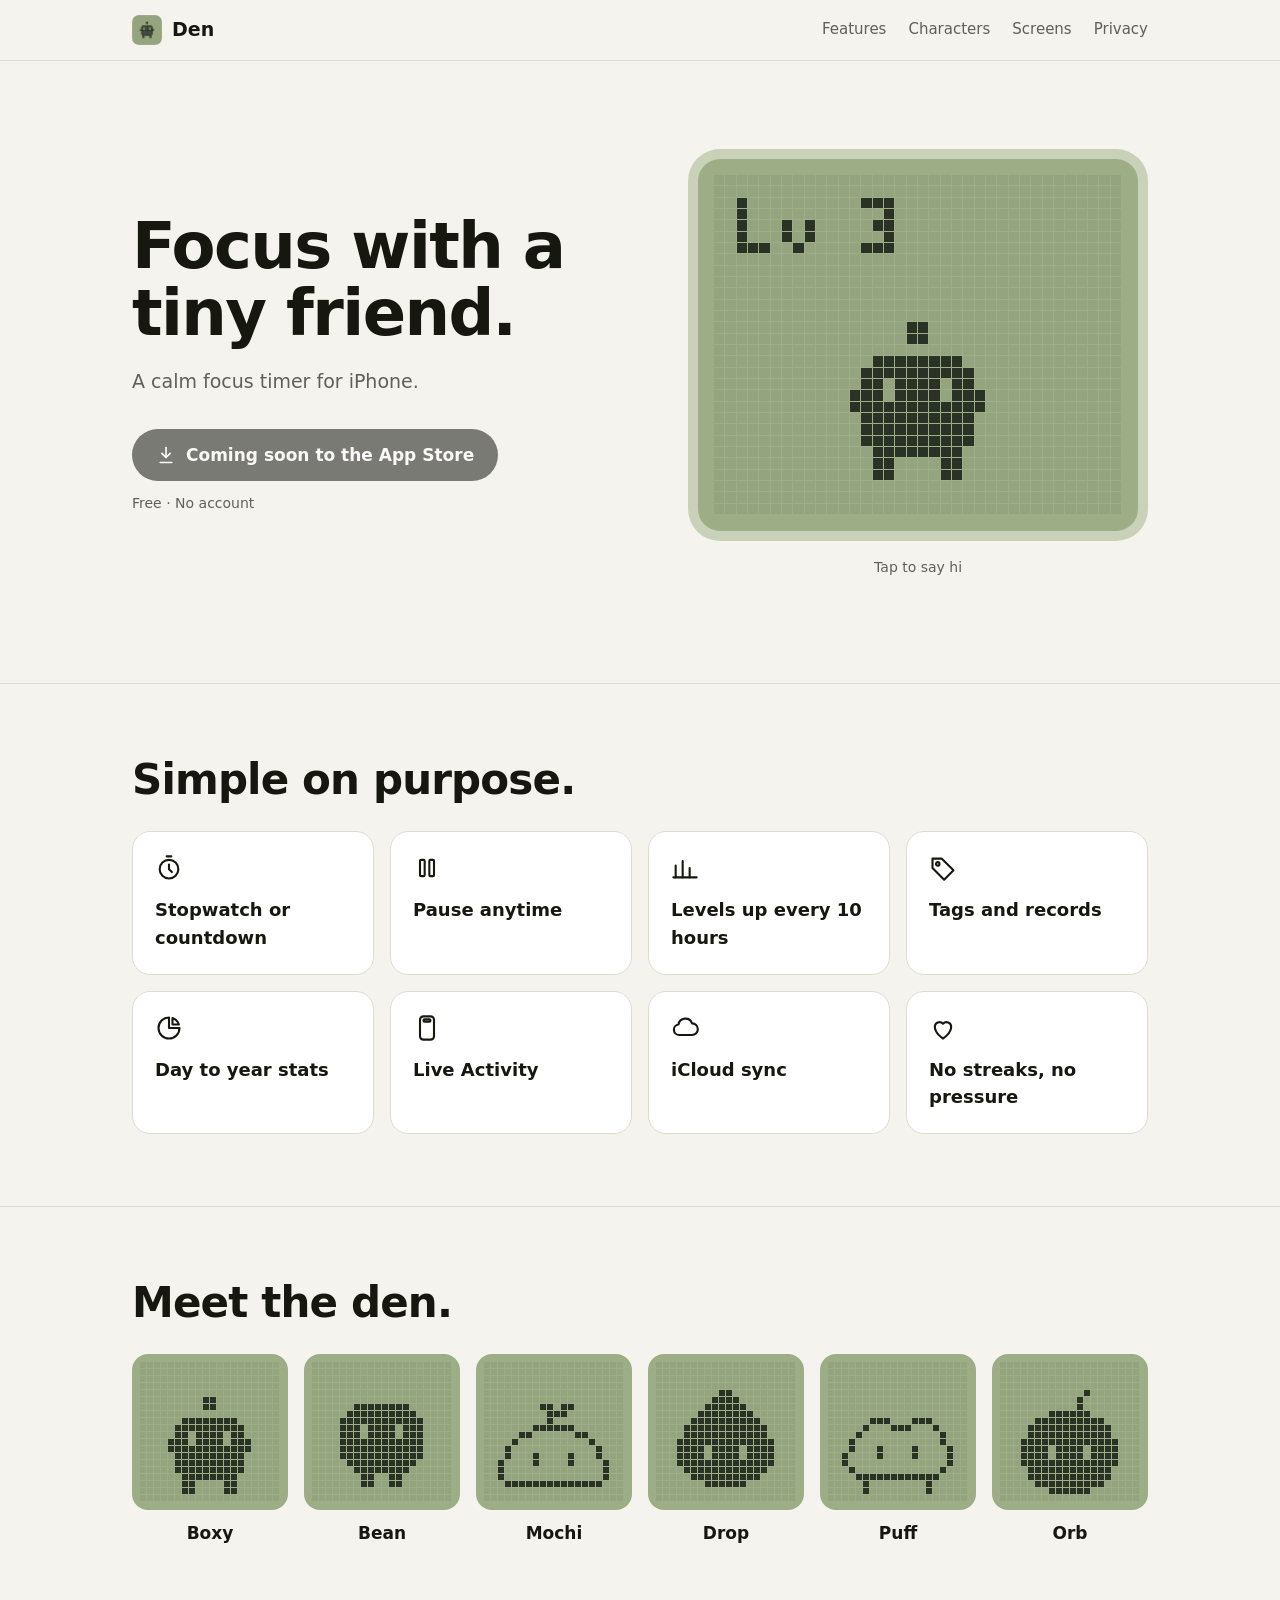
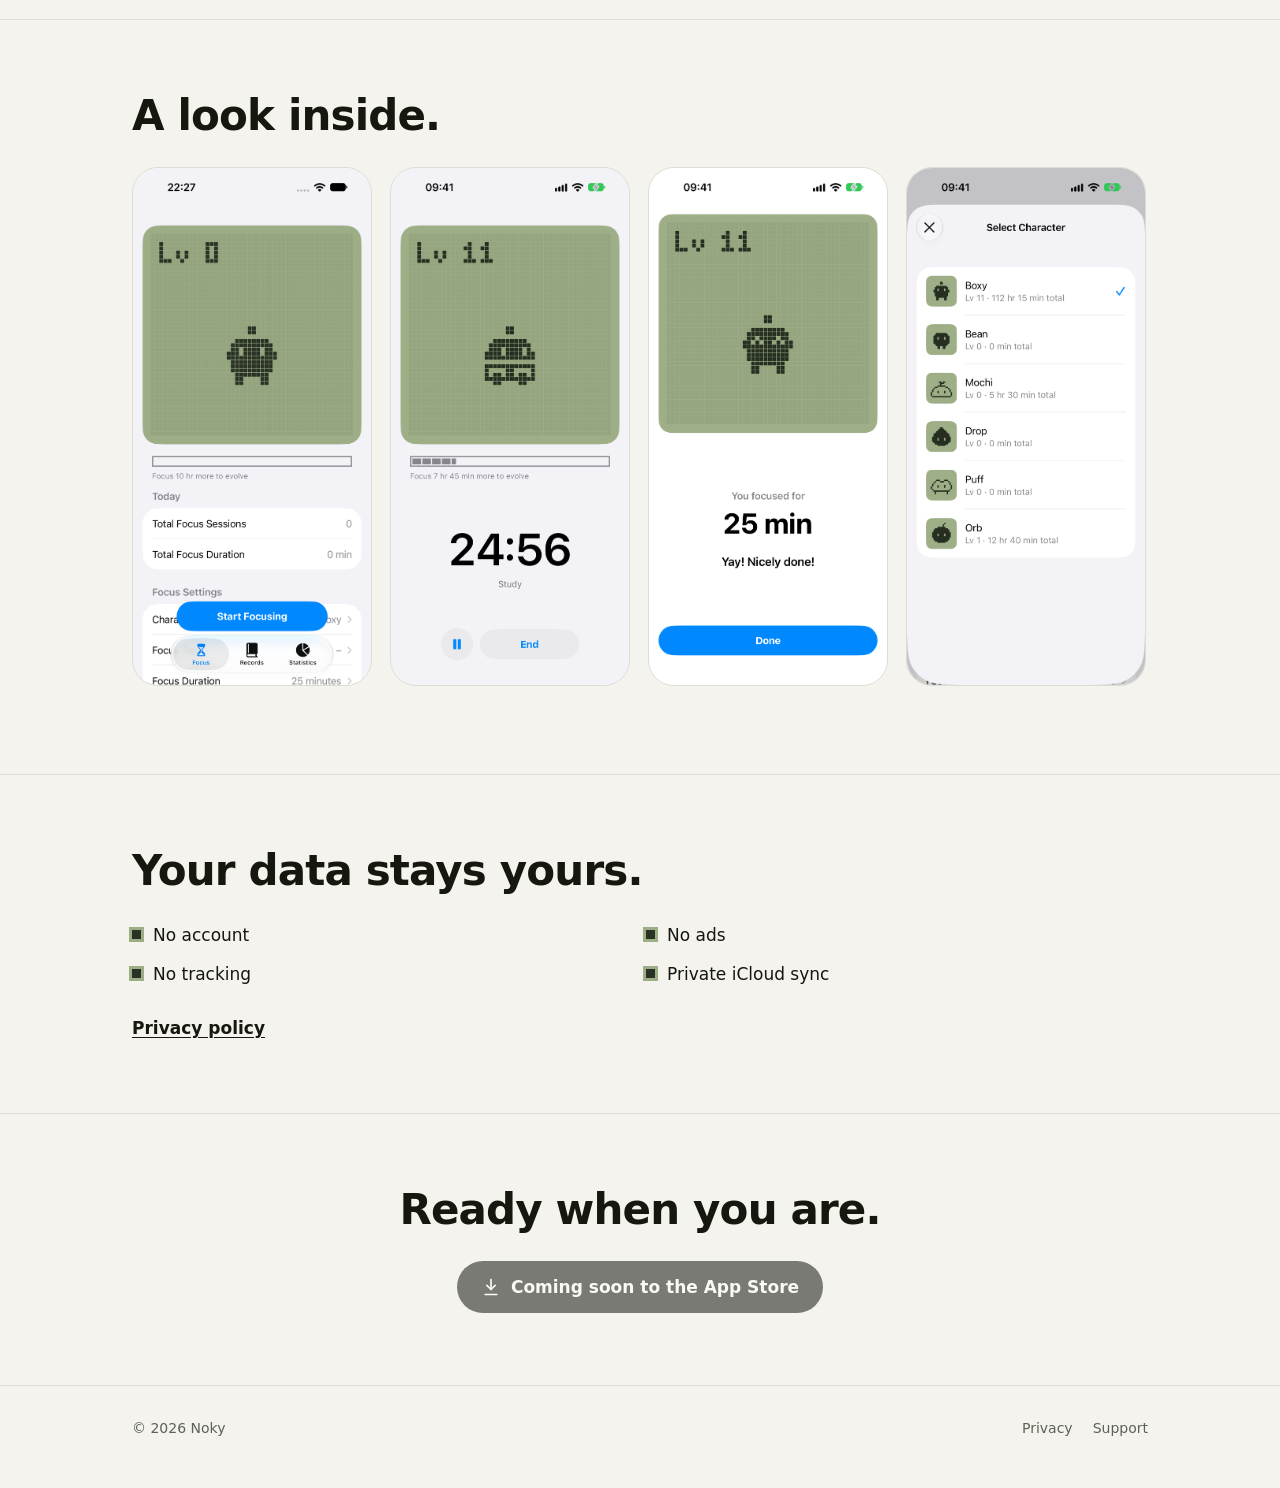
==== commit 9a90c490: "url cleaner" ====
--- a/website/index.html
+++ b/website/index.html
@@ -26,7 +26,7 @@
         <a href="#features">Features</a>
         <a href="#characters" class="optional">Characters</a>
         <a href="#screens" class="optional">Screens</a>
-        <a href="privacy.html">Privacy</a>
+        <a href="privacy">Privacy</a>
       </nav>
     </div>
   </header>
@@ -164,7 +164,7 @@
           <li>No tracking</li>
           <li>Private iCloud sync</li>
         </ul>
-        <a class="text-link" href="privacy.html">Privacy policy</a>
+        <a class="text-link" href="privacy">Privacy policy</a>
       </div>
     </section>
 
@@ -183,8 +183,8 @@
     <div class="wrap">
       <span>© 2026 Noky</span>
       <nav aria-label="Footer">
-        <a href="privacy.html">Privacy</a>
-        <a href="privacy.html#support">Support</a>
+        <a href="privacy">Privacy</a>
+        <a href="privacy#support">Support</a>
       </nav>
     </div>
   </footer>
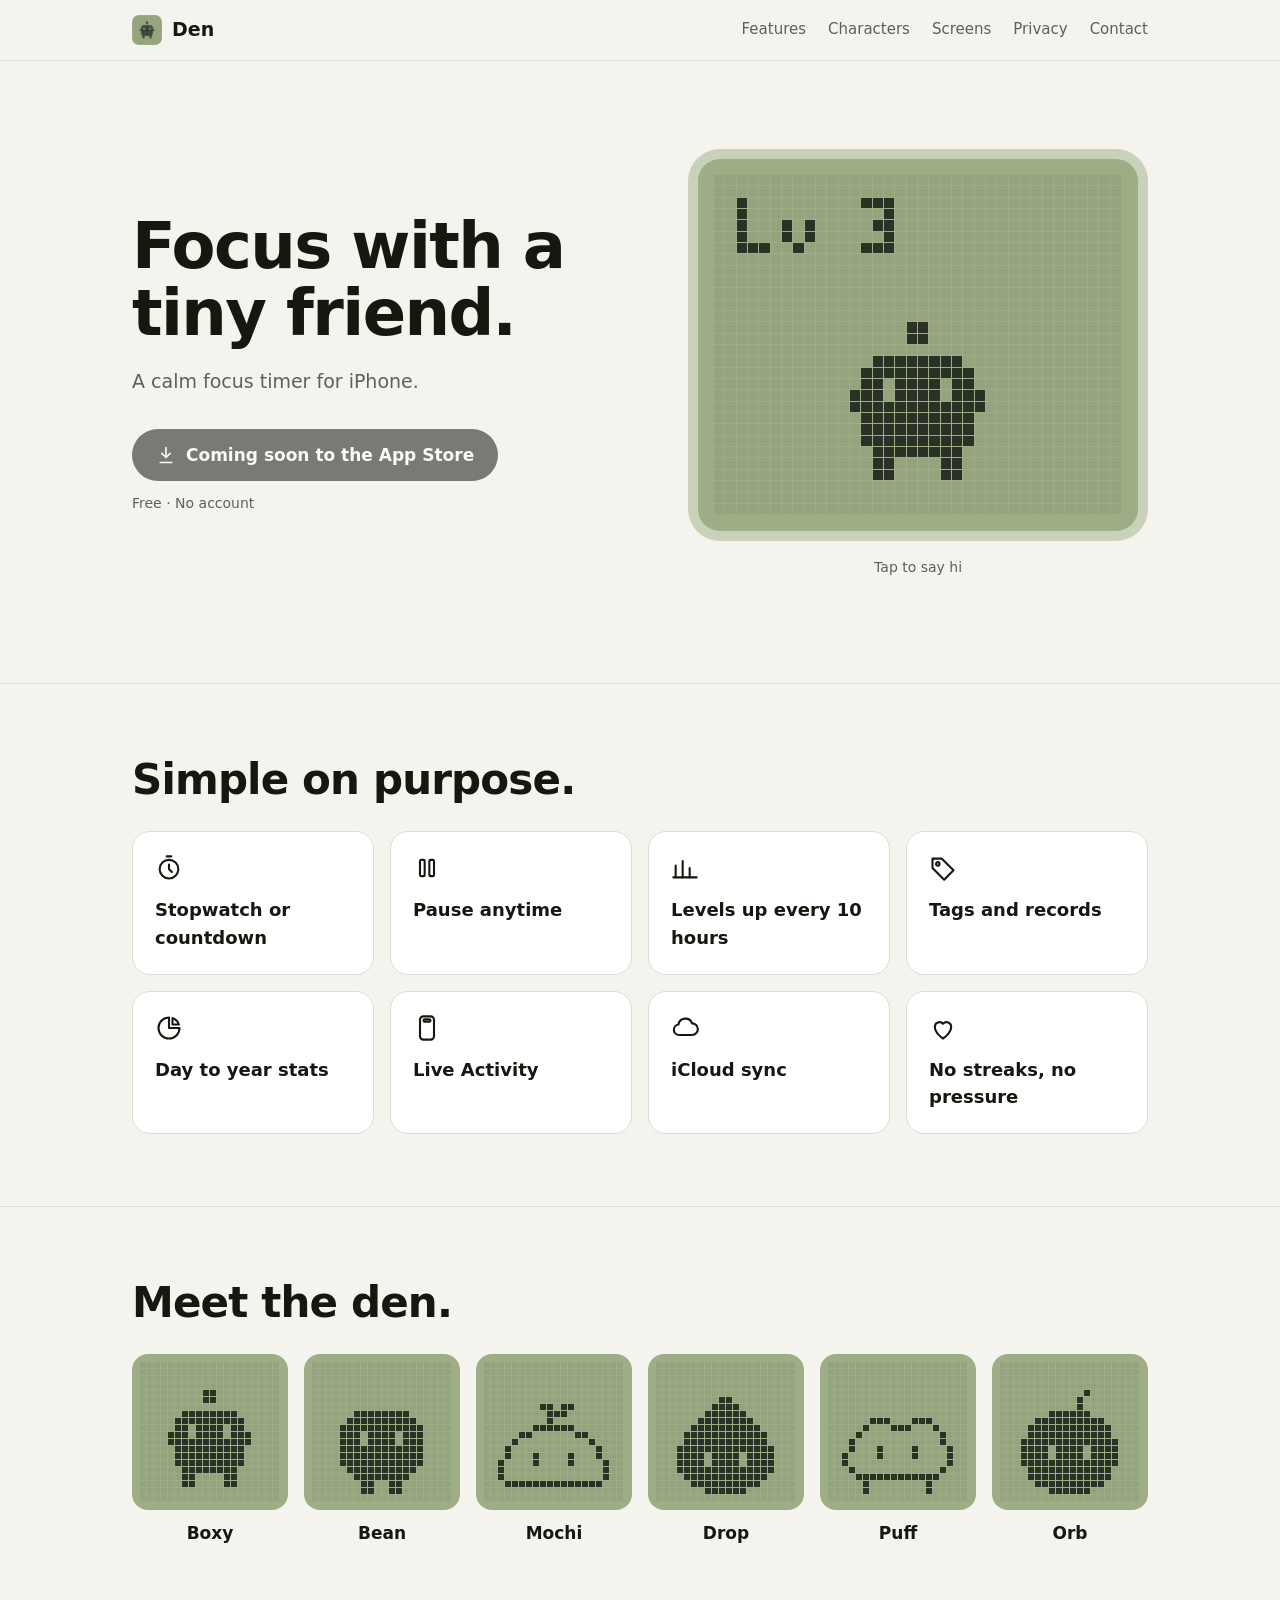
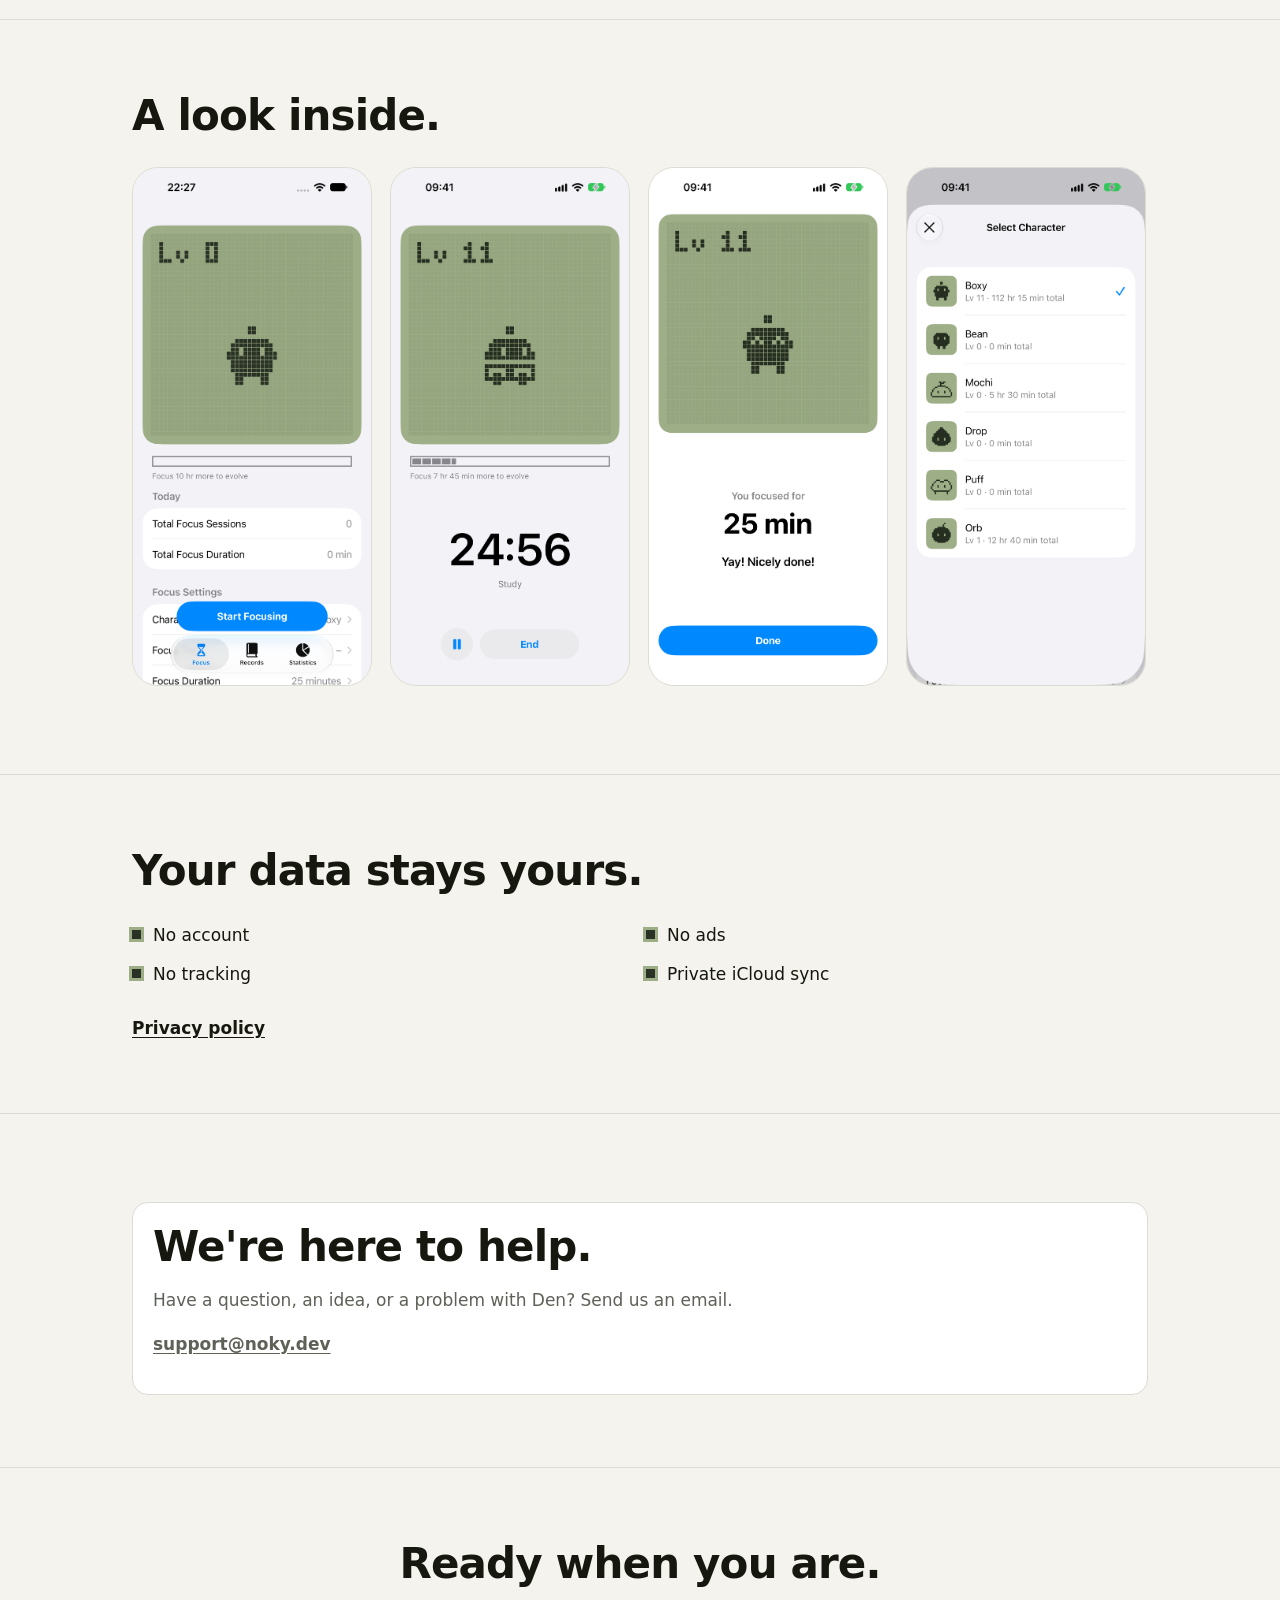
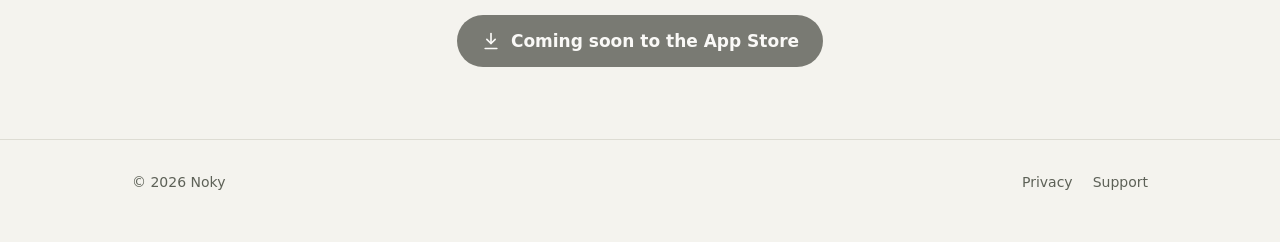
==== commit 733d0f6c: "egg, purchase, lots of twist" ====
--- a/website/index.html
+++ b/website/index.html
@@ -27,6 +27,7 @@
         <a href="#characters" class="optional">Characters</a>
         <a href="#screens" class="optional">Screens</a>
         <a href="privacy">Privacy</a>
+        <a href="#support">Contact</a>
       </nav>
     </div>
   </header>
@@ -46,7 +47,7 @@
         </div>
 
         <div>
-          <div class="lcd hero-lcd" role="img" aria-label="A pixel character bouncing on a green LCD screen">
+          <div class="lcd hero-lcd" tabindex="0" role="button" aria-label="Say hi to the pixel character">
             <canvas data-hero-lcd width="360" height="300"></canvas>
           </div>
           <p class="hero-lcd-caption">Tap to say hi</p>
@@ -165,6 +166,17 @@
           <li>Private iCloud sync</li>
         </ul>
         <a class="text-link" href="privacy">Privacy policy</a>
+      </div>
+    </section>
+
+    <section class="section" id="support" aria-labelledby="support-title">
+      <div class="wrap">
+        <div class="contact">
+          <h2 id="support-title">We're here to help.</h2>
+          <p>Have a question, an idea, or a problem with Den? Send us an email.</p>
+          <p data-support-block><span data-support-email><a class="text-link" href="mailto:support@noky.dev">support@noky.dev</a></span></p>
+          <p data-support-fallback hidden>You can reach us through the support link on Den's App Store page.</p>
+        </div>
       </div>
     </section>
 
--- a/website/assets/style.css
+++ b/website/assets/style.css
@@ -452,7 +452,7 @@
   font-size: 15px;
 }
 
-.doc .contact {
+.contact {
   margin-top: 16px;
   padding: 20px;
   background: var(--surface);
@@ -460,7 +460,14 @@
   border-radius: 16px;
 }
 
+.contact h2 { margin: 0 0 12px; }
+.contact p { color: var(--muted); }
+.contact .text-link { overflow-wrap: anywhere; }
+.contact p:last-child { margin-bottom: 0; }
+
 .doc .contact p { margin: 0; }
+
+#support { scroll-margin-top: 80px; }
 
 @media (prefers-reduced-motion: reduce) {
   .store-button { transition: none; }
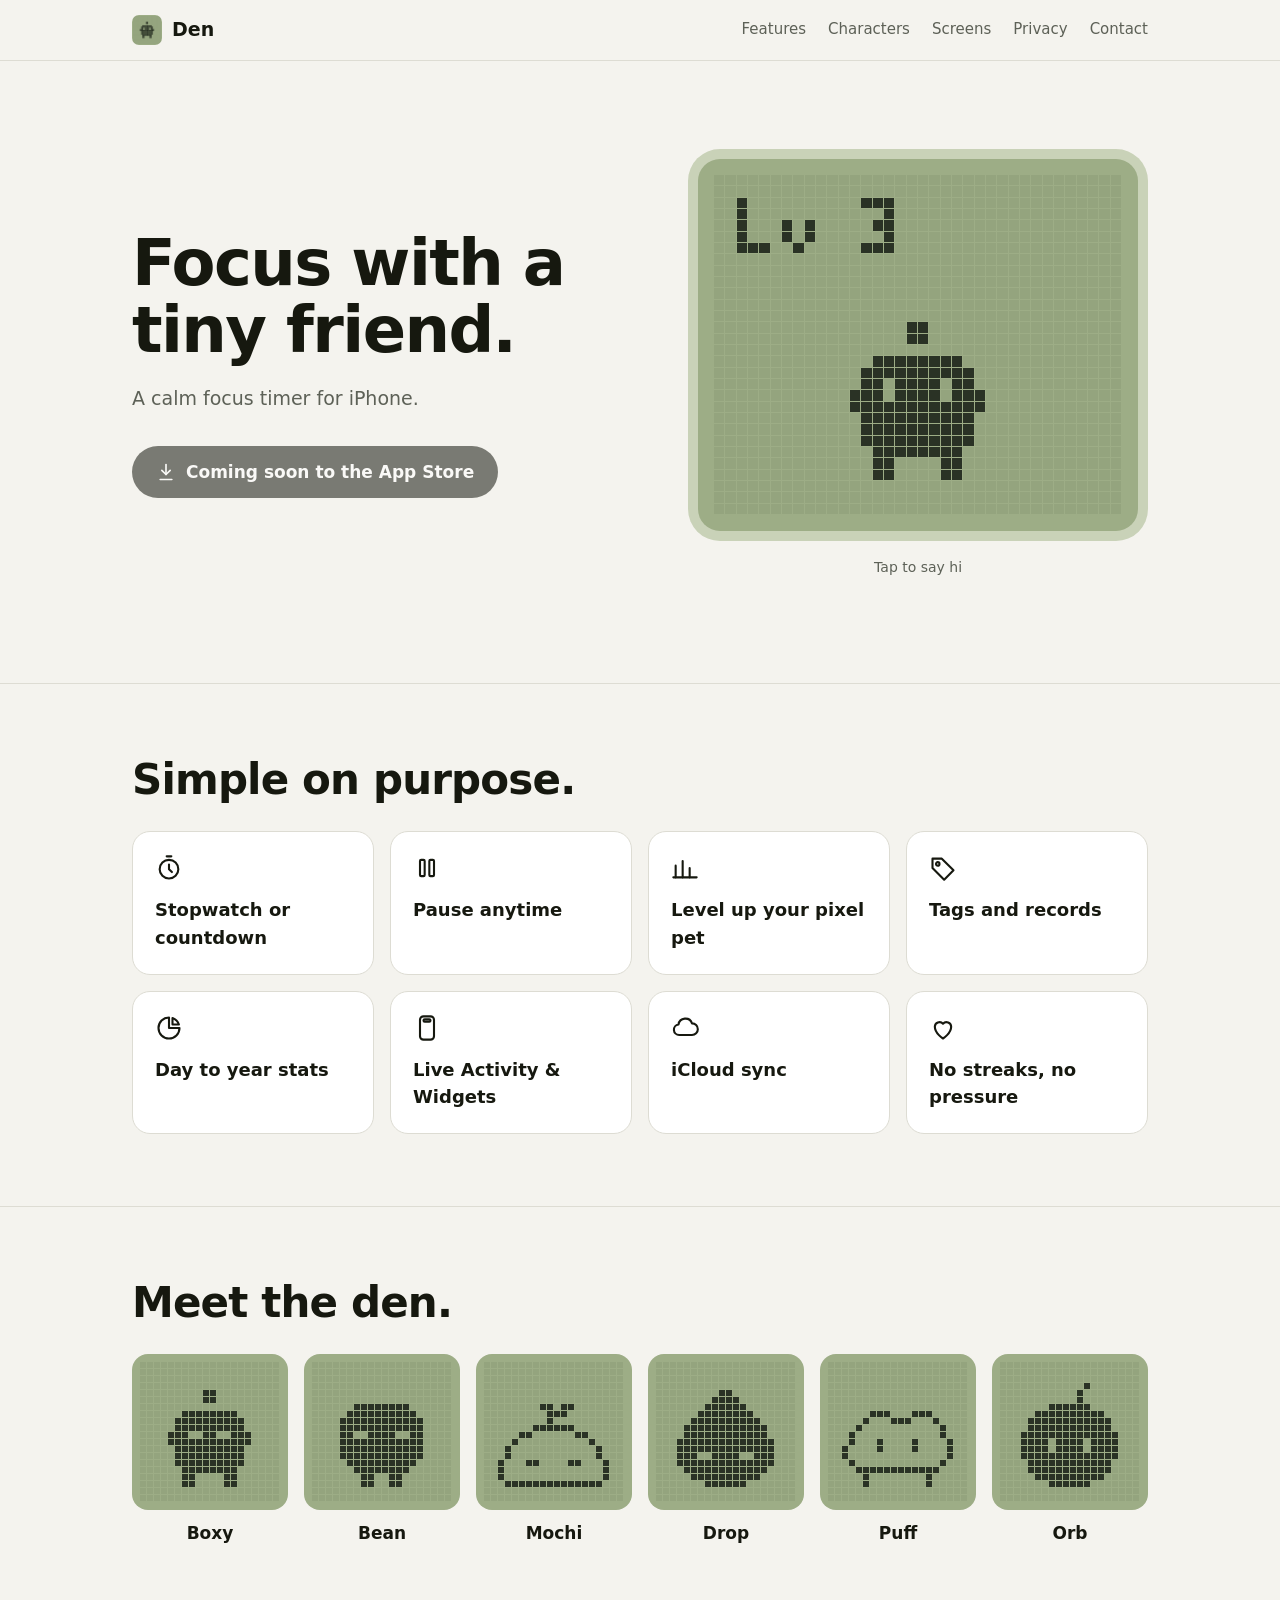
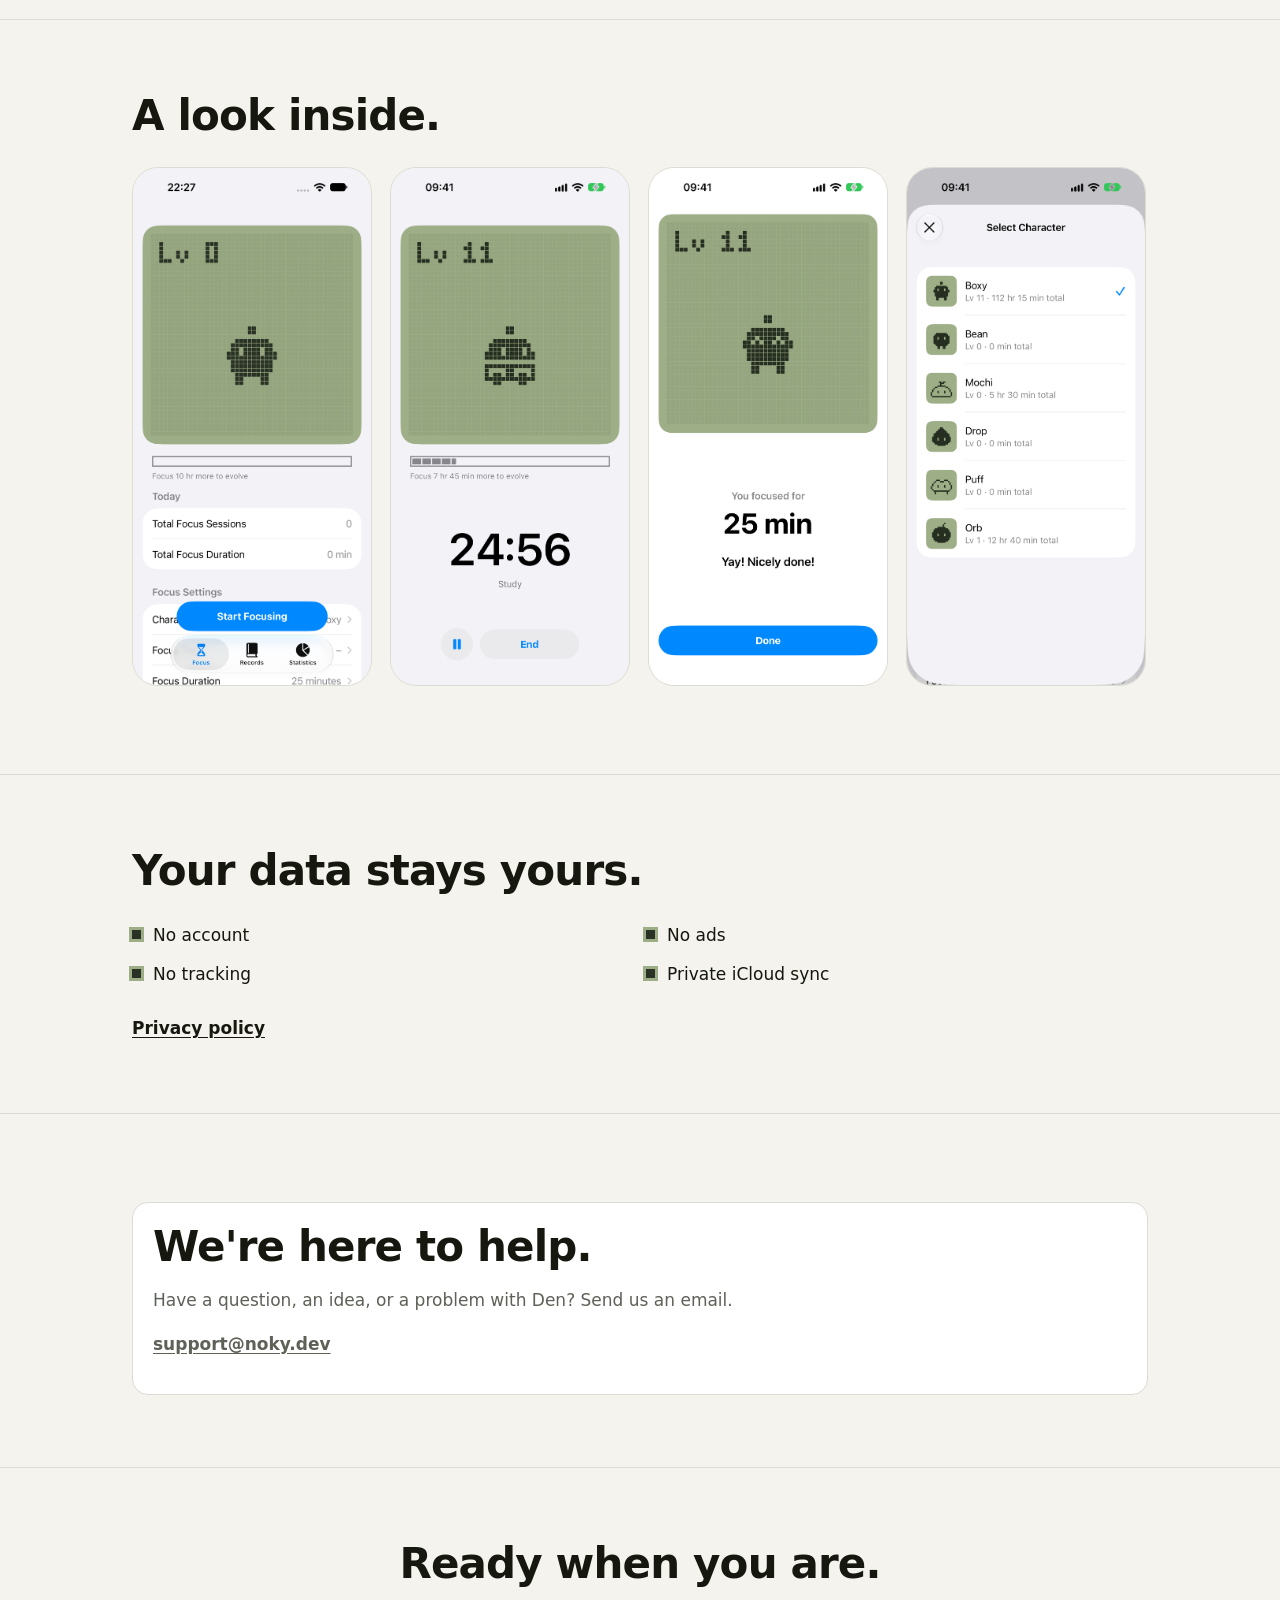
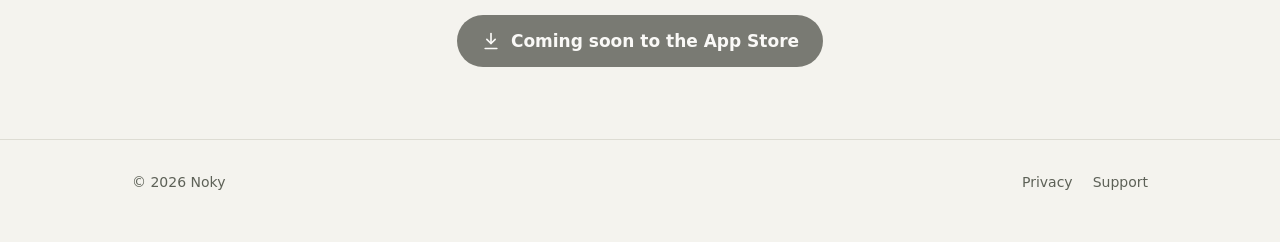
==== commit e2dcd67f: "guide, refine ui, update website" ====
--- a/website/index.html
+++ b/website/index.html
@@ -43,7 +43,6 @@
             <svg viewBox="0 0 24 24" fill="none" stroke="currentColor" stroke-width="2" stroke-linecap="round" stroke-linejoin="round" aria-hidden="true"><path d="M12 3v12"/><path d="m7 10 5 5 5-5"/><path d="M5 21h14"/></svg>
             <span data-label>Coming soon to the App Store</span>
           </a>
-          <p class="store-note">Free · No account</p>
         </div>
 
         <div>
@@ -70,7 +69,7 @@
           </article>
           <article class="feature">
             <svg class="icon" viewBox="0 0 24 24" fill="none" stroke="currentColor" stroke-width="1.8" stroke-linecap="round" stroke-linejoin="round" aria-hidden="true"><path d="M4 20V10"/><path d="M10 20V6"/><path d="M16 20v-8"/><path d="M22 20H2"/></svg>
-            <h3>Levels up every 10 hours</h3>
+            <h3>Level up your pixel pet</h3>
           </article>
           <article class="feature">
             <svg class="icon" viewBox="0 0 24 24" fill="none" stroke="currentColor" stroke-width="1.8" stroke-linecap="round" stroke-linejoin="round" aria-hidden="true"><path d="M3 12V4h8l10 10-8 8L3 12Z"/><circle cx="7.5" cy="8.5" r="1.5"/></svg>
@@ -82,7 +81,7 @@
           </article>
           <article class="feature">
             <svg class="icon" viewBox="0 0 24 24" fill="none" stroke="currentColor" stroke-width="1.8" stroke-linecap="round" stroke-linejoin="round" aria-hidden="true"><rect x="6" y="2" width="12" height="20" rx="3"/><rect x="9" y="4.5" width="6" height="2" rx="1"/></svg>
-            <h3>Live Activity</h3>
+            <h3>Live Activity &amp; Widgets</h3>
           </article>
           <article class="feature">
             <svg class="icon" viewBox="0 0 24 24" fill="none" stroke="currentColor" stroke-width="1.8" stroke-linecap="round" stroke-linejoin="round" aria-hidden="true"><path d="M7 18a4.5 4.5 0 0 1-.6-8.96A6 6 0 0 1 18 8a4 4 0 0 1 0 10Z"/></svg>
@@ -135,22 +134,25 @@
 
         <div class="screens">
           <figure class="screen">
-            <img src="assets/screens/01-focus.png" alt="Den's Focus screen with Boxy on the LCD and a level progress bar" width="603" height="1311" loading="lazy">
+            <img src="assets/screens/01-focus.png" alt="Den’s Focus screen with Mochi and a level progress bar in dark mode" width="603" height="1311" loading="lazy">
           </figure>
           <figure class="screen">
             <img src="assets/screens/02-focusing.png" alt="A countdown in progress with pause and End buttons" width="603" height="1311" loading="lazy">
           </figure>
           <figure class="screen">
-            <img src="assets/screens/03-celebration.png" alt="A celebration screen showing 25 minutes of focus" width="603" height="1311" loading="lazy">
-          </figure>
-          <figure class="screen">
-            <img src="assets/screens/04-characters.png" alt="Choosing between six pixel characters" width="603" height="1311" loading="lazy">
+            <img src="assets/screens/03-celebration.png" alt="A celebration screen after a focus session in dark mode" width="603" height="1311" loading="lazy">
+          </figure>
+          <figure class="screen">
+            <img src="assets/screens/04-characters.png" alt="Characters sorted by focus time, including an unhatched egg" width="603" height="1311" loading="lazy">
           </figure>
           <figure class="screen">
             <img src="assets/screens/05-statistics-month.png" alt="A monthly focus calendar in Statistics" width="603" height="1311" loading="lazy">
           </figure>
           <figure class="screen">
             <img src="assets/screens/07-records.png" alt="The Records list grouped by day" width="603" height="1311" loading="lazy">
+          </figure>
+          <figure class="screen">
+            <img src="assets/screens/08-widgets.svg" alt="Preview of Den’s three Home Screen widgets and three Lock Screen widgets" width="603" height="1311" loading="lazy">
           </figure>
         </div>
       </div>
--- a/website/assets/style.css
+++ b/website/assets/style.css
@@ -258,7 +258,15 @@
 .features {
   display: grid;
   gap: 16px;
-  grid-template-columns: repeat(auto-fill, minmax(240px, 1fr));
+  grid-template-columns: 1fr;
+}
+
+@media (min-width: 560px) {
+  .features { grid-template-columns: repeat(2, 1fr); }
+}
+
+@media (min-width: 880px) {
+  .features { grid-template-columns: repeat(4, 1fr); }
 }
 
 .feature {
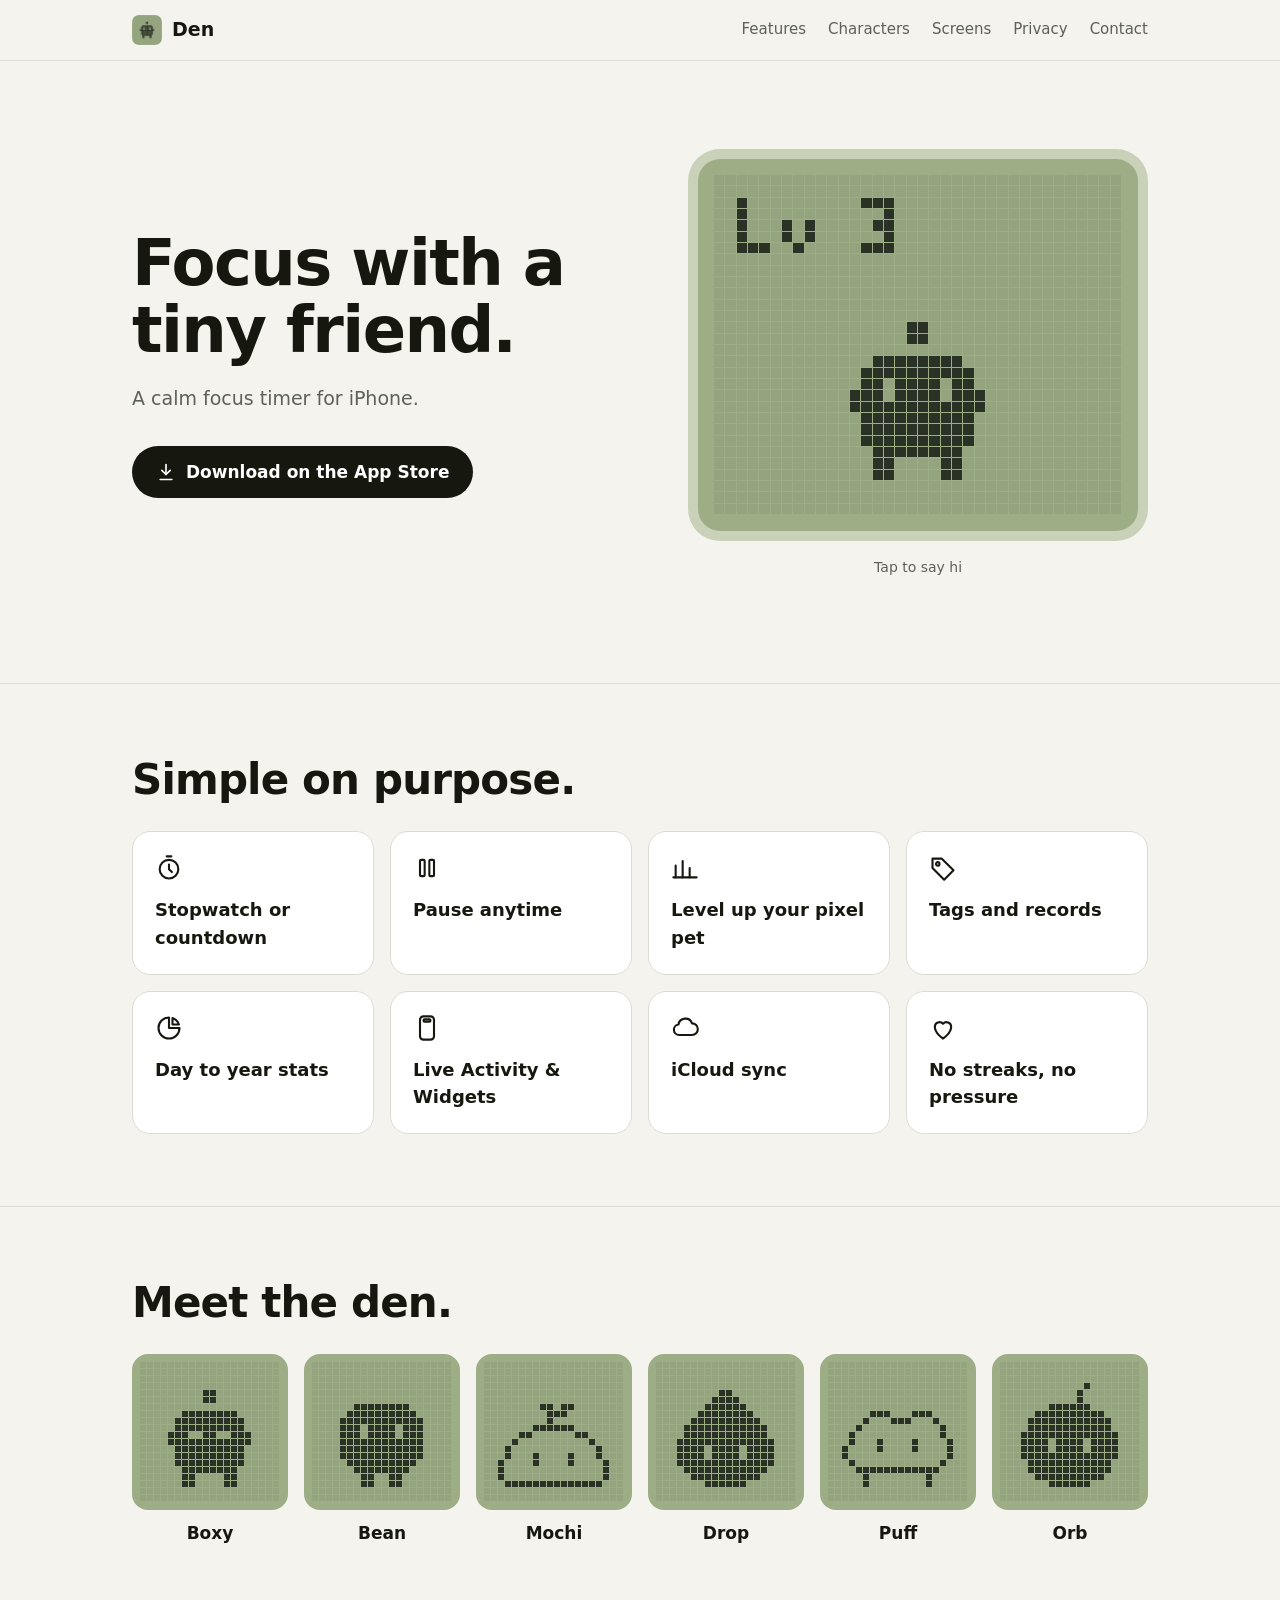
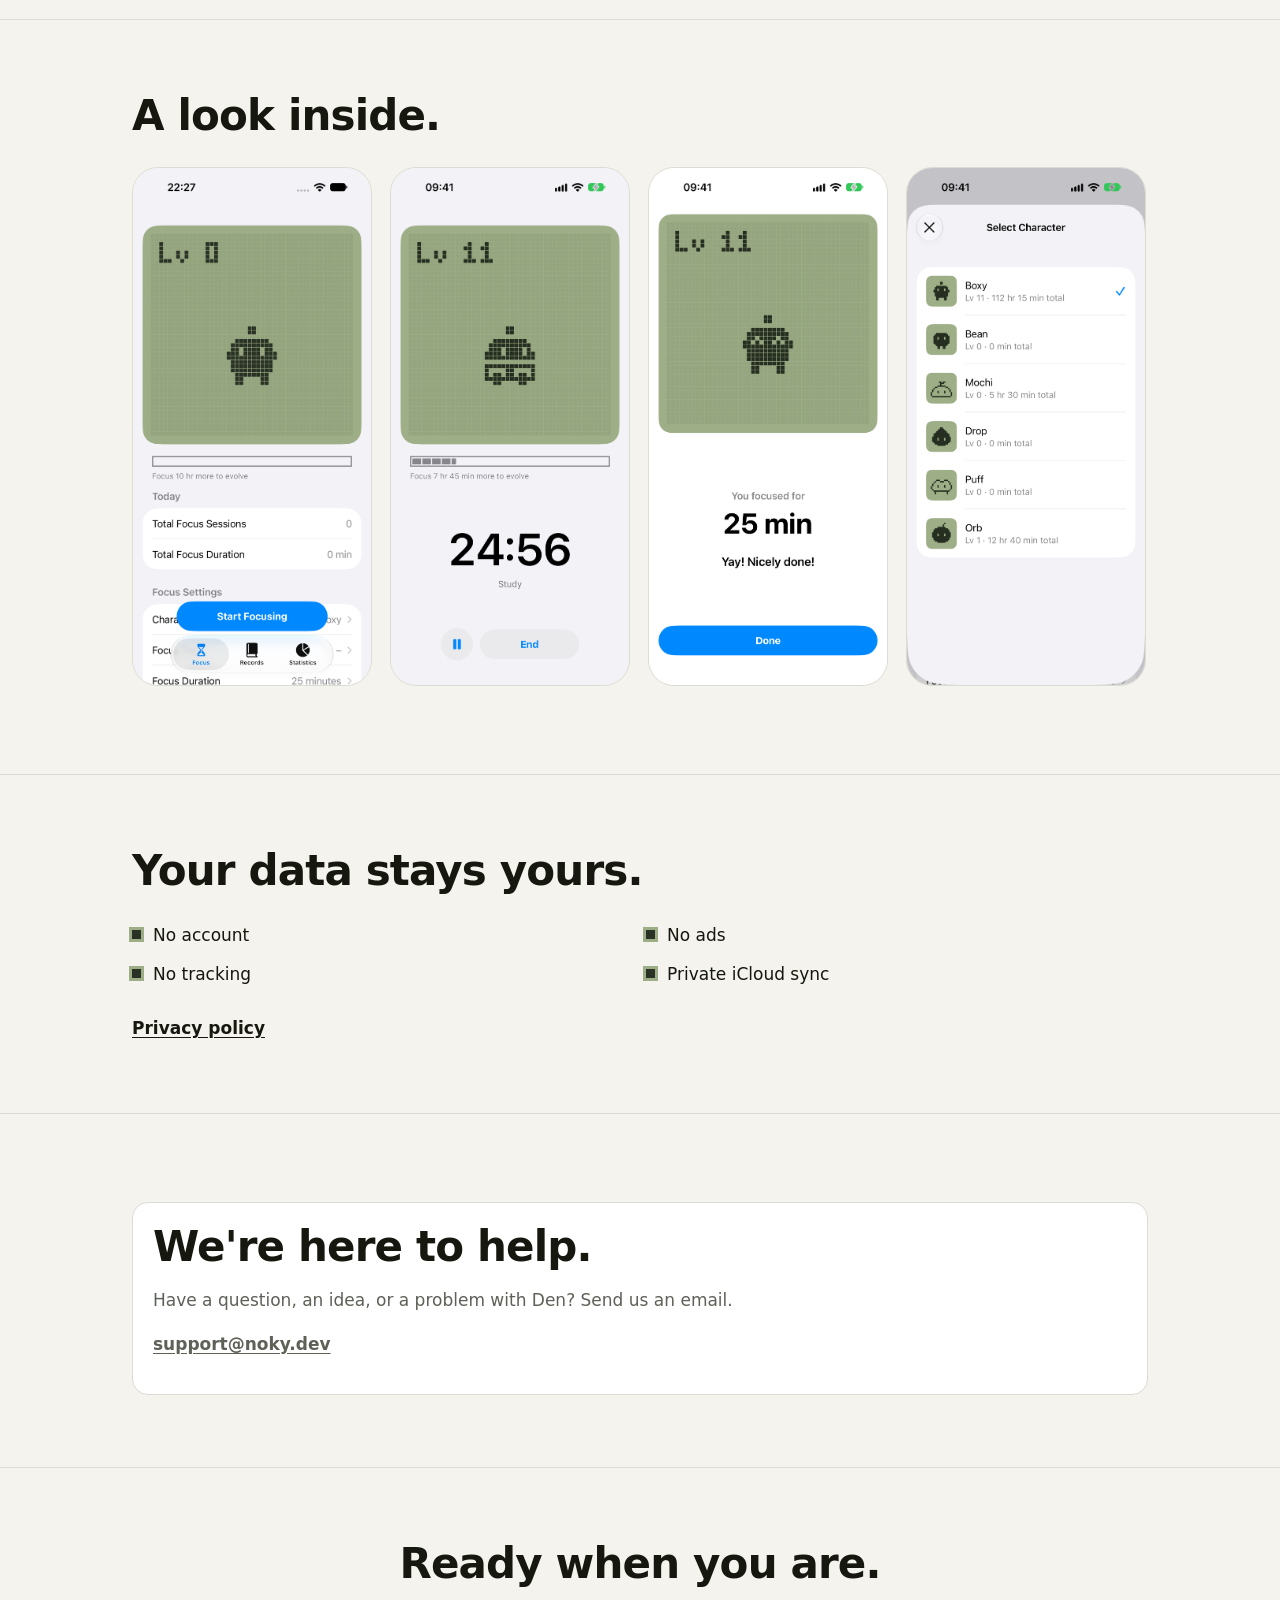
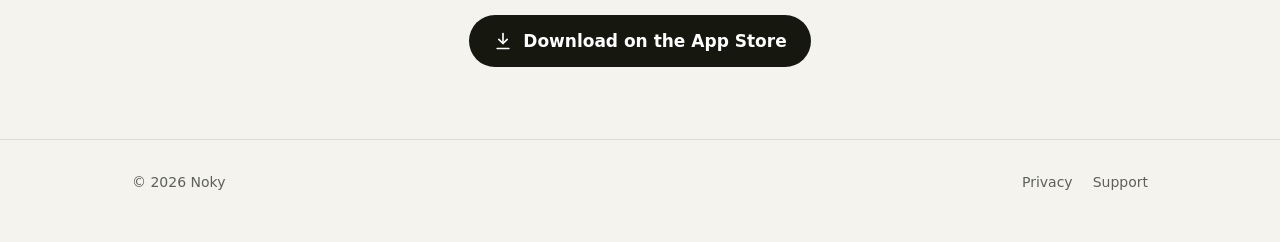
==== commit 17ed2b49: "website: link App Store buttons to Den's listing Co-Authored-By: Claude Opus 5.5 <noreply@anthropic." ====
--- a/website/index.html
+++ b/website/index.html
@@ -38,10 +38,10 @@
         <div>
           <h1>Focus with a tiny friend.</h1>
           <p class="lede">A calm focus timer for iPhone.</p>
-          <!-- App Store 按鈕：網址在 assets/config.js 設定。上架後建議換成 Apple 官方的 App Store 徽章圖。 -->
-          <a class="store-button" aria-disabled="true">
+          <!-- App Store 按鈕：網址在 assets/config.js 設定；HTML 的預設 href 給停用 JavaScript 的使用者。 -->
+          <a class="store-button" href="https://apps.apple.com/app/id6819673877">
             <svg viewBox="0 0 24 24" fill="none" stroke="currentColor" stroke-width="2" stroke-linecap="round" stroke-linejoin="round" aria-hidden="true"><path d="M12 3v12"/><path d="m7 10 5 5 5-5"/><path d="M5 21h14"/></svg>
-            <span data-label>Coming soon to the App Store</span>
+            <span data-label>Download on the App Store</span>
           </a>
         </div>
 
@@ -185,9 +185,9 @@
     <section class="section closing">
       <div class="wrap">
         <h2>Ready when you are.</h2>
-        <a class="store-button" aria-disabled="true">
+        <a class="store-button" href="https://apps.apple.com/app/id6819673877">
           <svg viewBox="0 0 24 24" fill="none" stroke="currentColor" stroke-width="2" stroke-linecap="round" stroke-linejoin="round" aria-hidden="true"><path d="M12 3v12"/><path d="m7 10 5 5 5-5"/><path d="M5 21h14"/></svg>
-          <span data-label>Coming soon to the App Store</span>
+          <span data-label>Download on the App Store</span>
         </a>
       </div>
     </section>
